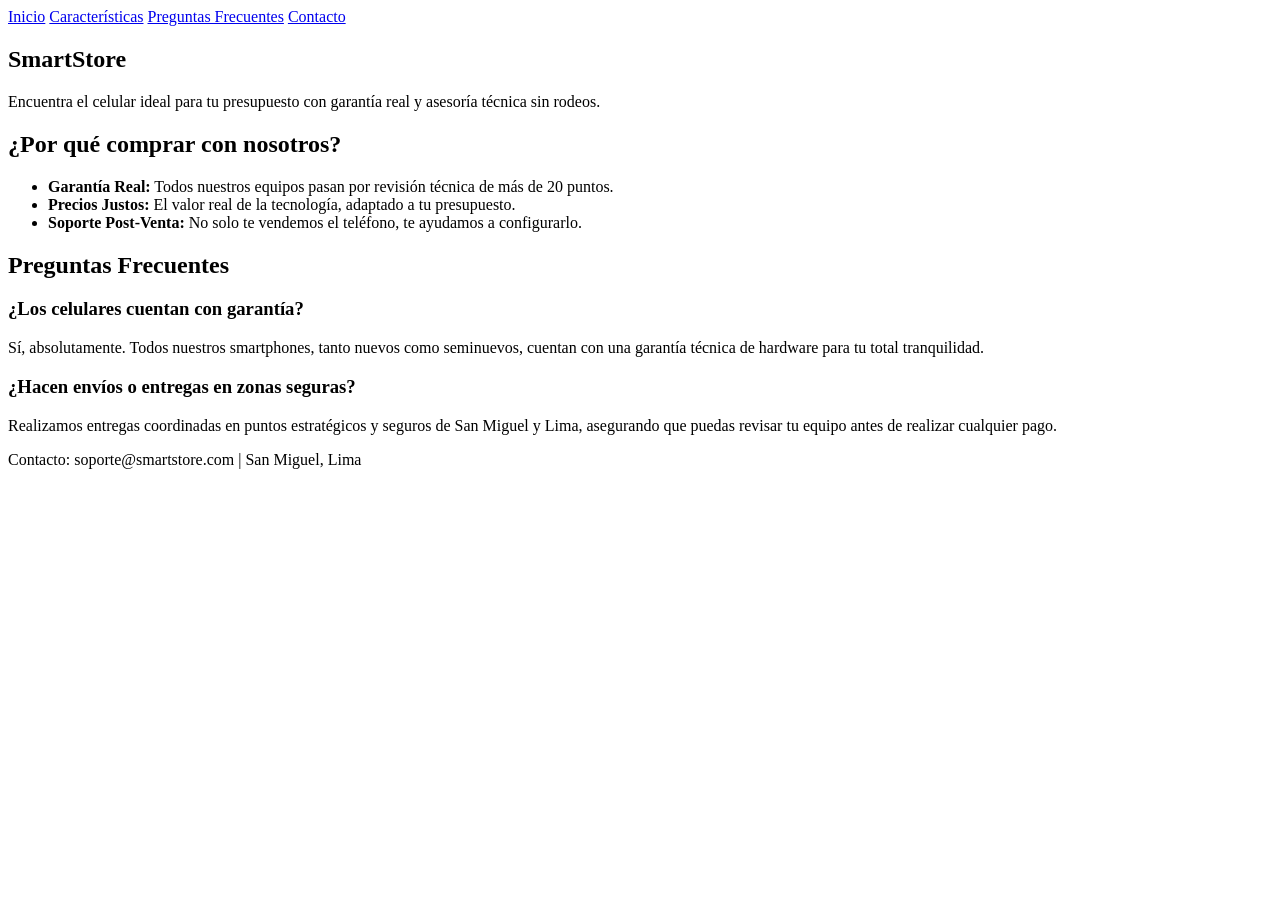
==== index.html @ fcca5091 "feat: implementar estructura semantica y seccion de preguntas frecuentes" ====
<!doctype html>
<html lang="es">
  <head>
    <meta charset="UTF-8" />
    <meta name="viewport" content="width=device-width, initial-scale=1.0" />
    <title>SmartStore - Venta de Celulares con Garantía</title>

    <link rel="icon" type="image/png" href="img/favicon.png" />

    <link rel="stylesheet" href="css/styles.css" />
  </head>
  <body>
    <header>
      <nav>
        <a href="#hero">Inicio</a>
        <a href="#caracteristicas">Características</a>
        <a href="#faq">Preguntas Frecuentes</a>
        <a href="#contacto">Contacto</a>
      </nav>
    </header>

    <main>
      <section id="hero">
        <h1>SmartStore</h1>
        <p>
          Encuentra el celular ideal para tu presupuesto con garantía real y
          asesoría técnica sin rodeos.
        </p>
      </section>

      <section id="caracteristicas">
        <h2>¿Por qué comprar con nosotros?</h2>
        <ul>
          <li>
            <strong>Garantía Real:</strong> Todos nuestros equipos pasan por
            revisión técnica de más de 20 puntos.
          </li>
          <li>
            <strong>Precios Justos:</strong> El valor real de la tecnología,
            adaptado a tu presupuesto.
          </li>
          <li>
            <strong>Soporte Post-Venta:</strong> No solo te vendemos el
            teléfono, te ayudamos a configurarlo.
          </li>
        </ul>
      </section>

      <section id="faq">
        <h2>Preguntas Frecuentes</h2>

        <div class="faq-item">
          <h3>¿Los celulares cuentan con garantía?</h3>
          <p>
            Sí, absolutamente. Todos nuestros smartphones, tanto nuevos como
            seminuevos, cuentan con una garantía técnica de hardware para tu
            total tranquilidad.
          </p>
        </div>

        <div class="faq-item">
          <h3>¿Hacen envíos o entregas en zonas seguras?</h3>
          <p>
            Realizamos entregas coordinadas en puntos estratégicos y seguros de
            San Miguel y Lima, asegurando que puedas revisar tu equipo antes de
            realizar cualquier pago.
          </p>
        </div>
      </section>
    </main>

    <footer id="contacto">
      <p>Contacto: soporte@smartstore.com | San Miguel, Lima</p>
    </footer>
  </body>
</html>
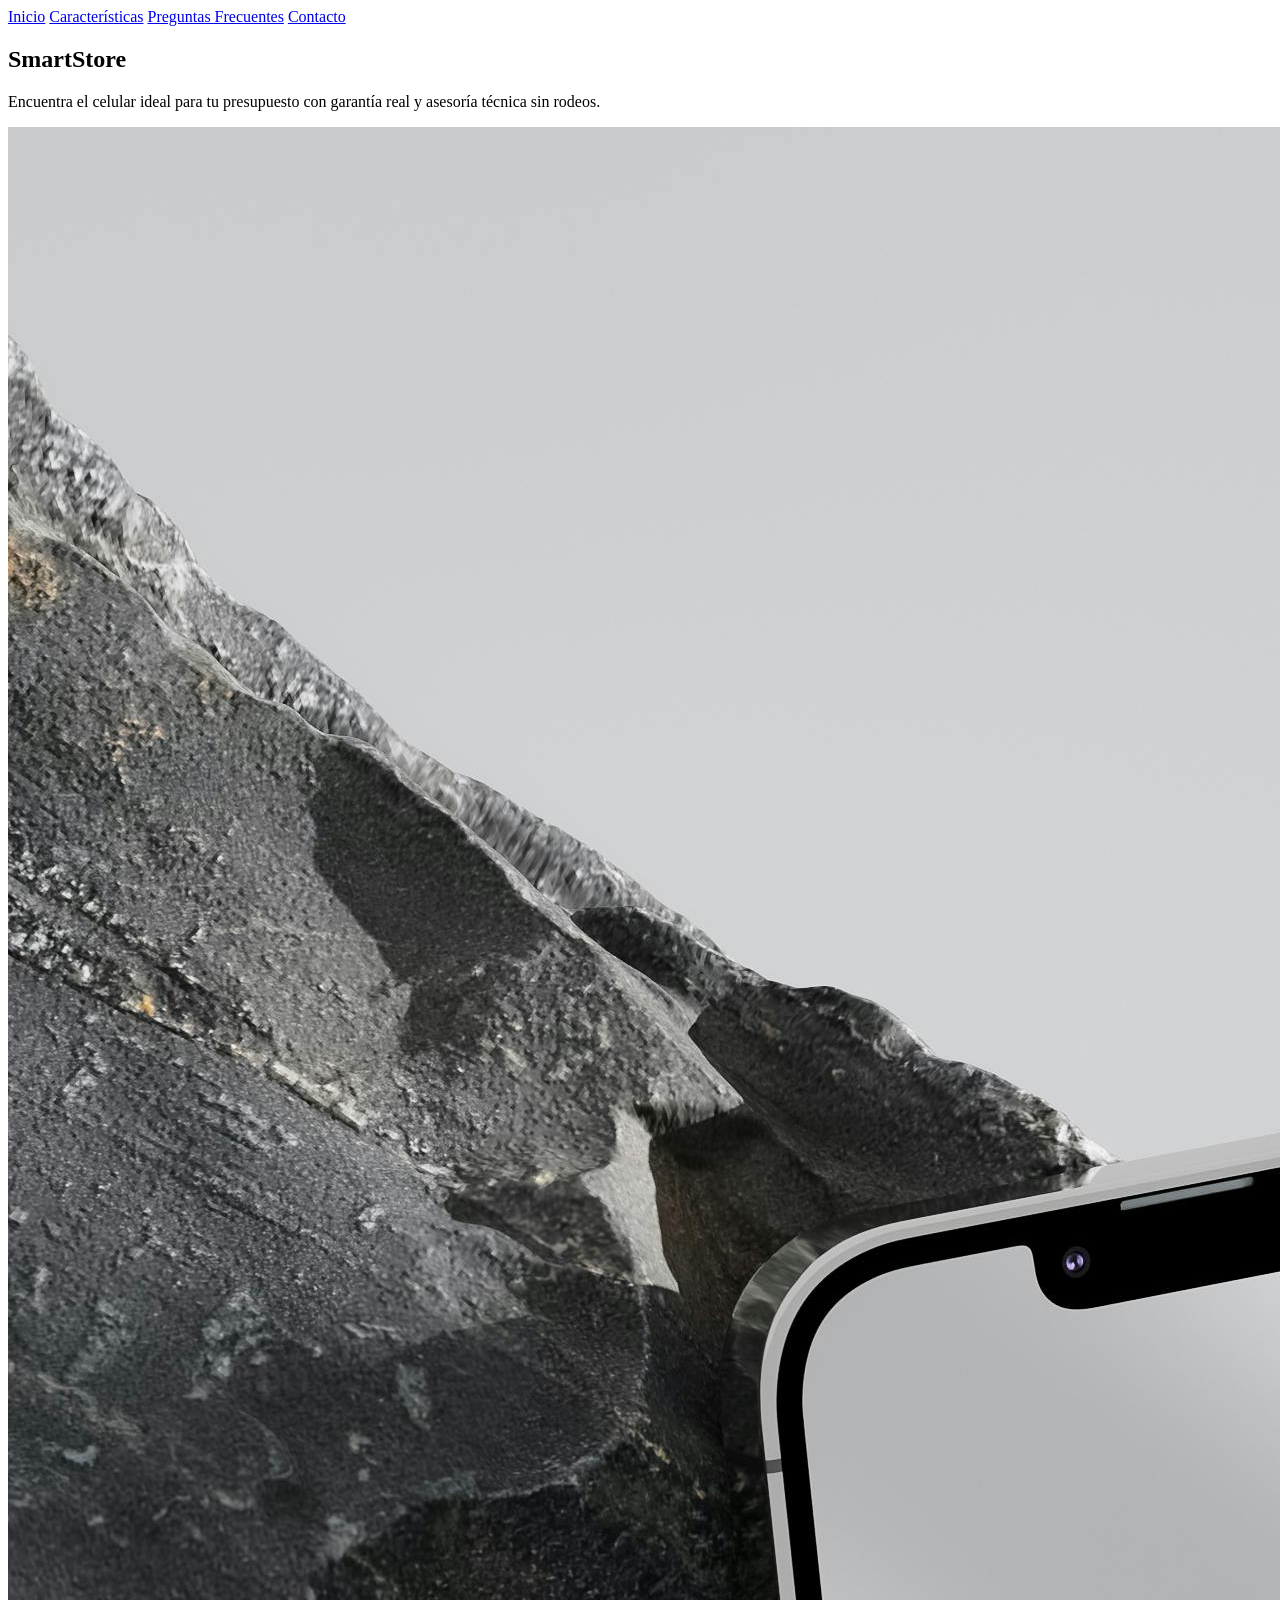
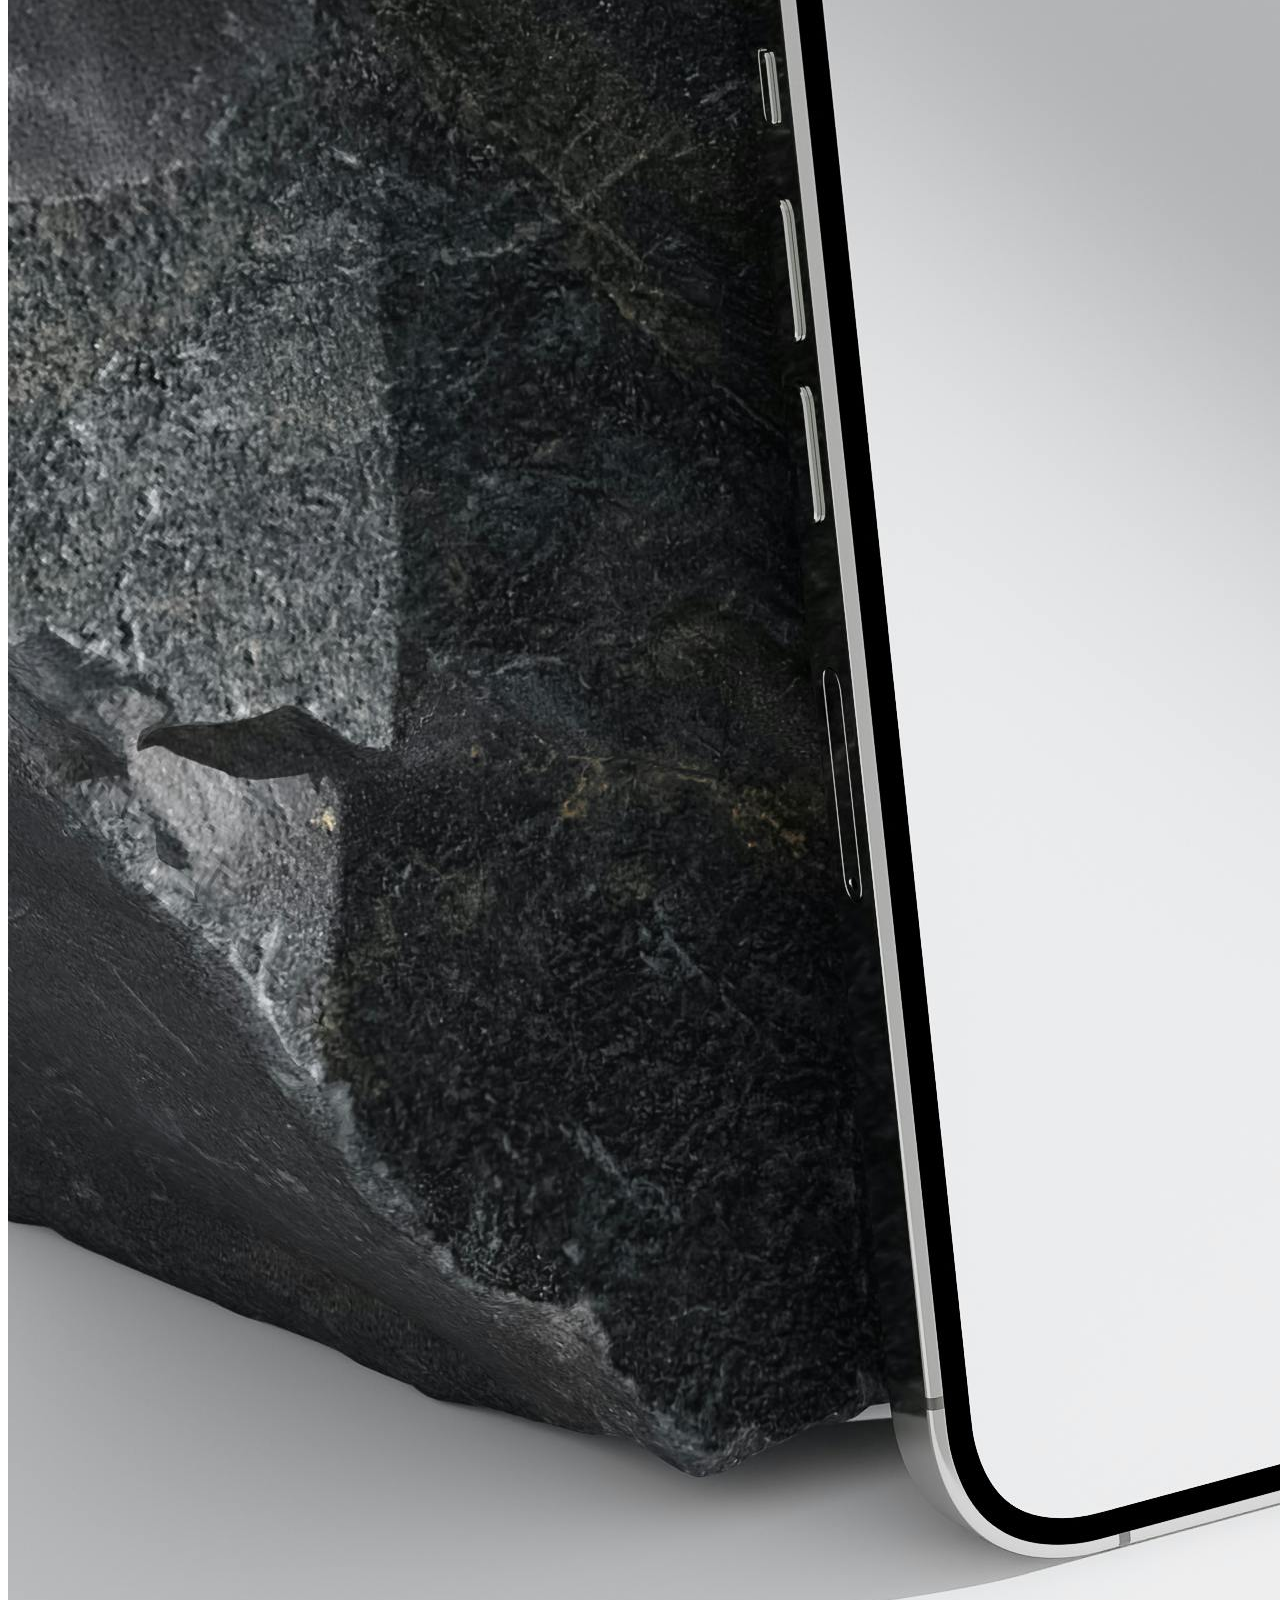
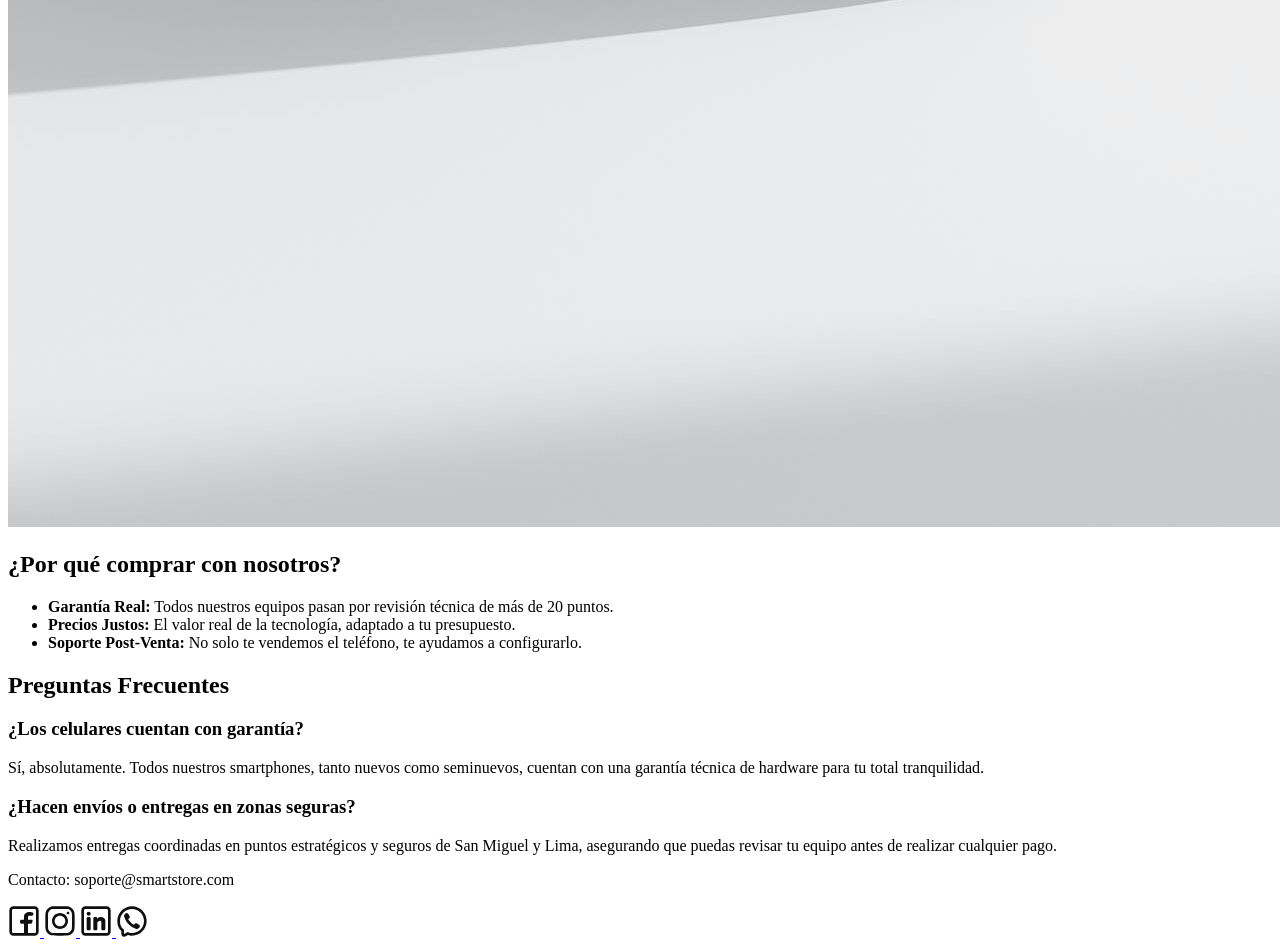
==== commit 8e64afdc: "Actualización de estructura y elementos multimedia" ====
--- a/index.html
+++ b/index.html
@@ -11,7 +11,7 @@
   </head>
   <body>
     <header>
-      <nav>
+      <nav aria-label="Navegación principal">
         <a href="#hero">Inicio</a>
         <a href="#caracteristicas">Características</a>
         <a href="#faq">Preguntas Frecuentes</a>
@@ -26,6 +26,10 @@
           Encuentra el celular ideal para tu presupuesto con garantía real y
           asesoría técnica sin rodeos.
         </p>
+        <img
+          src="img/hero.jpg"
+          alt="Smartphone de alta gama apoyado sobre una roca oscura en un entorno minimalista"
+        />
       </section>
 
       <section id="caracteristicas">
@@ -69,8 +73,26 @@
       </section>
     </main>
 
-    <footer id="contacto">
-      <p>Contacto: soporte@smartstore.com | San Miguel, Lima</p>
+    <footer>
+      <p>Contacto: soporte@smartstore.com</p>
+
+      <a href="https://facebook.com" aria-label="Síguenos en Facebook">
+        <img src="img/facebook.svg" alt="" width="32" height="32" />
+      </a>
+
+      <a href="https://instagram.com" aria-label="Síguenos en Instagram">
+        <img src="img/instagram.svg" alt="" width="32" height="32" />
+      </a>
+
+      <a href="https://linkedin.com" aria-label="Síguenos en LinkedIn">
+        <img src="img/linkedin.svg" alt="" width="32" height="32" />
+      </a>
+      <a
+        href="https://wa.me/902598634"
+        aria-label="Escríbenos por WhatsApp para consultas de ventas"
+      >
+        <img src="img/whatsapp.svg" alt="" width="32" height="32" />
+      </a>
     </footer>
   </body>
 </html>
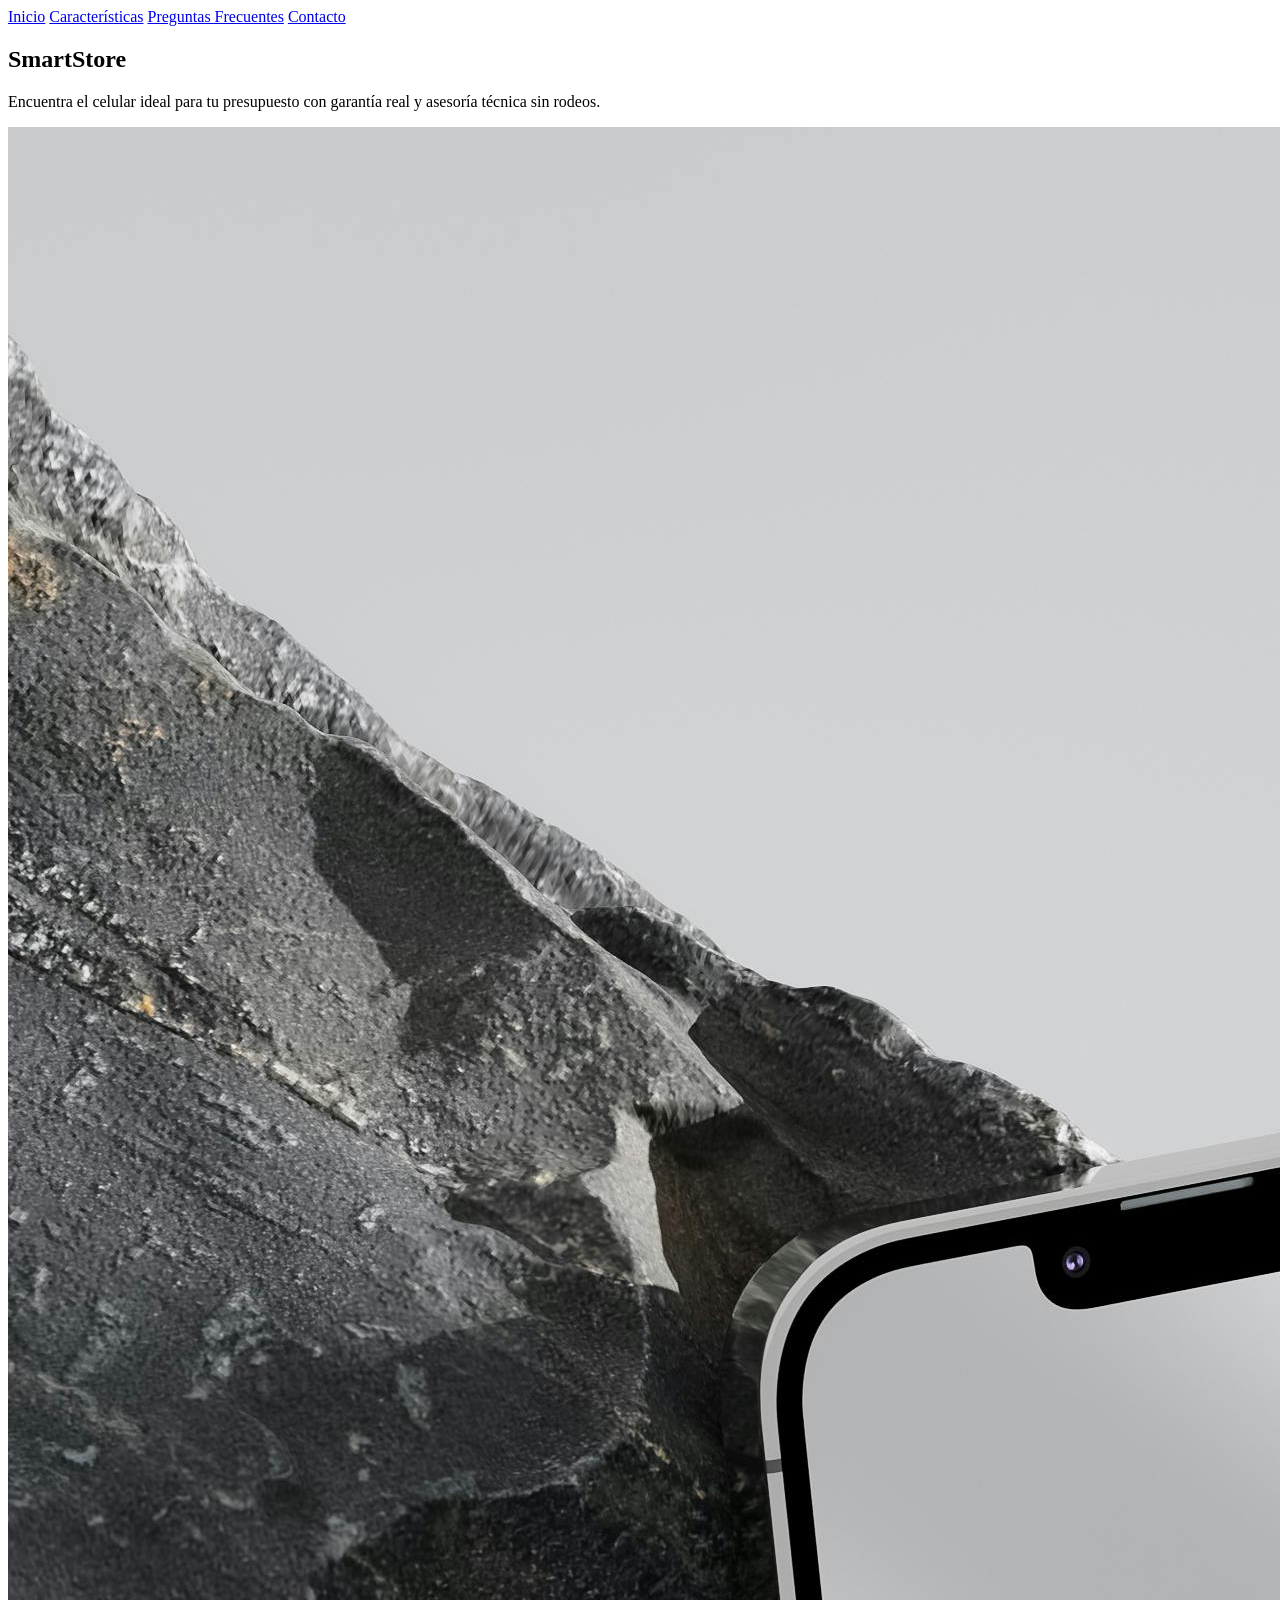
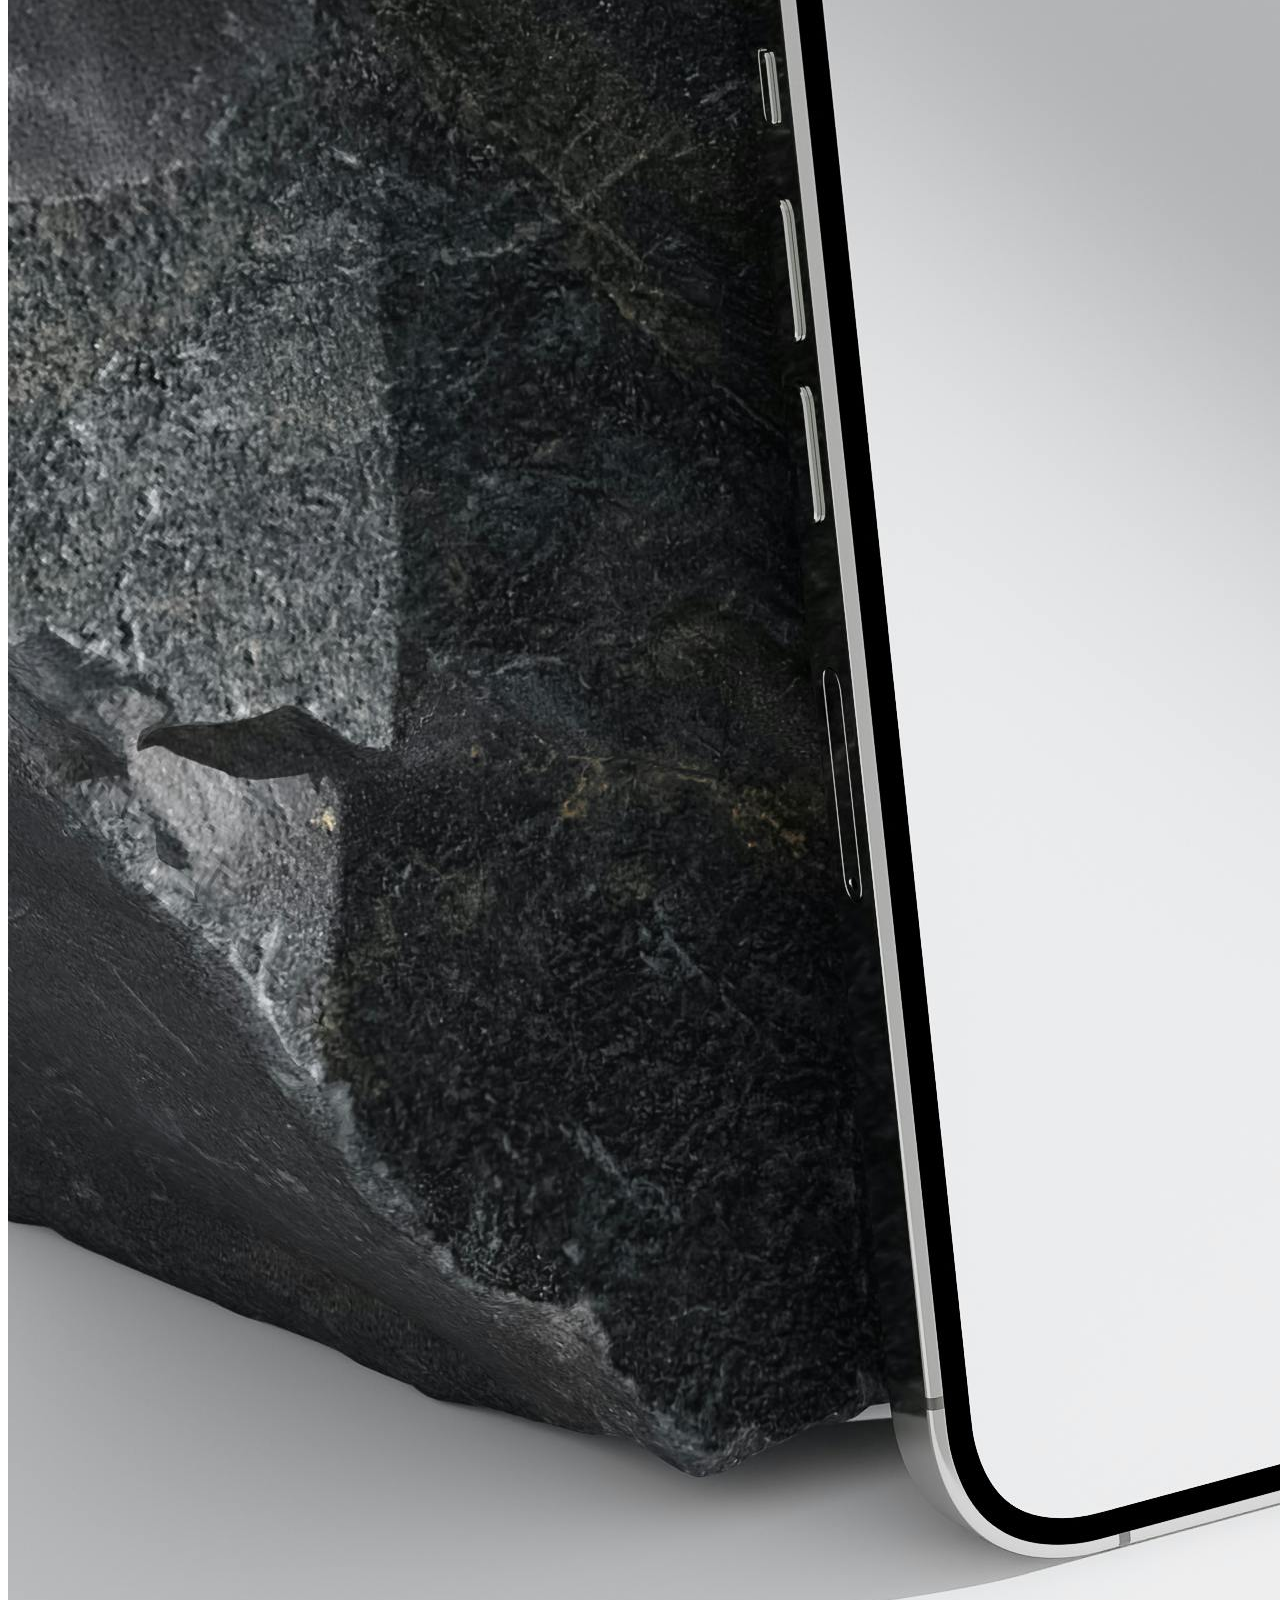
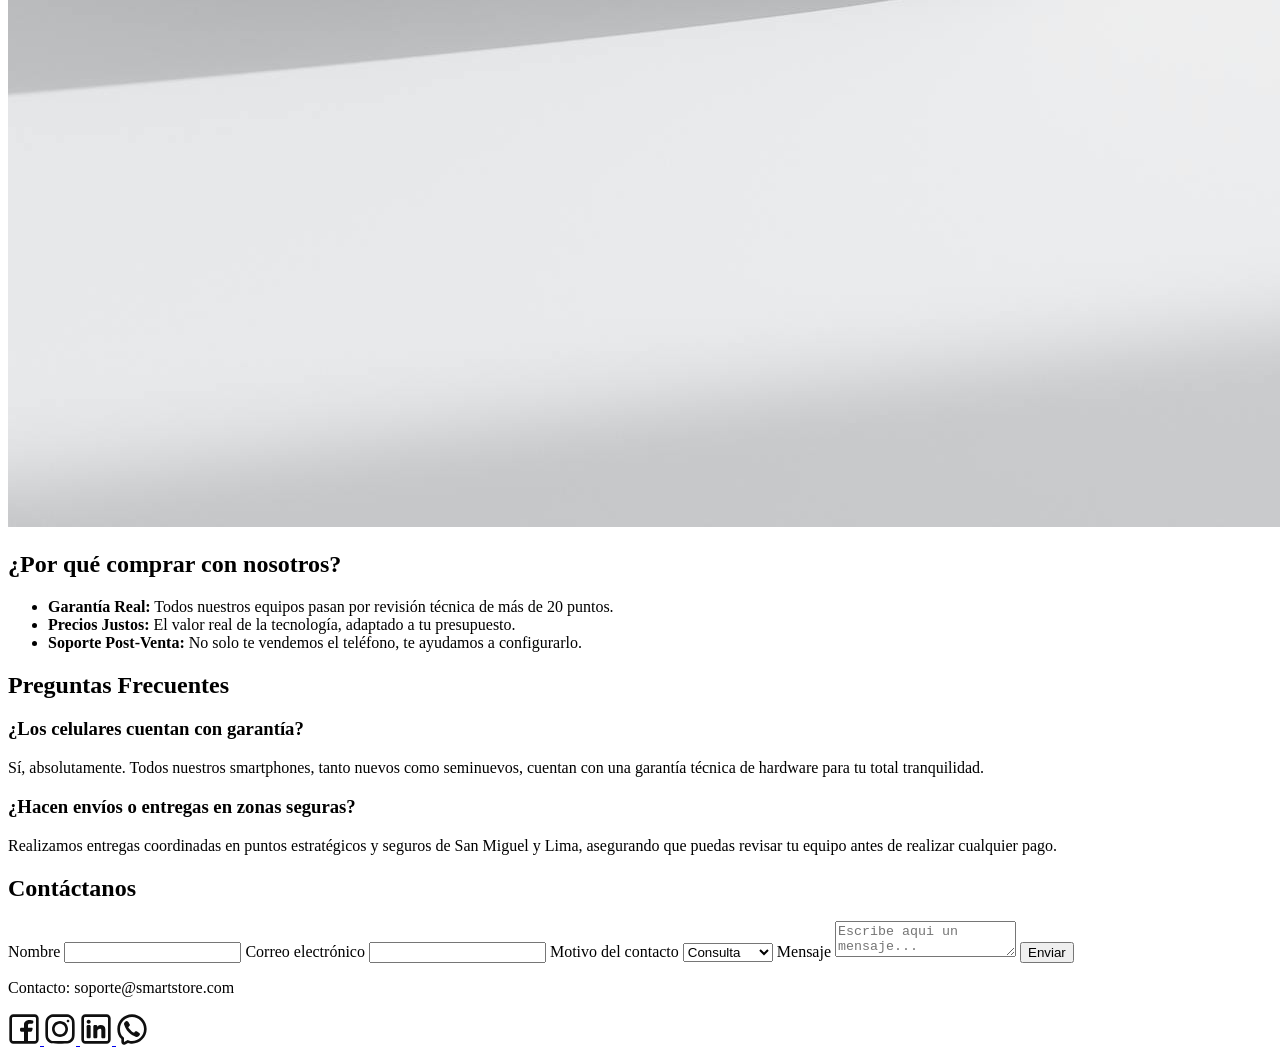
==== commit 010d8750: "Implementación de formulario de contacto y estructura de navegación" ====
--- a/index.html
+++ b/index.html
@@ -71,6 +71,34 @@
           </p>
         </div>
       </section>
+
+      <section id="contacto">
+        <h2>Contáctanos</h2>
+        <form>
+          <label for="nombre">Nombre</label>
+          <input type="text" id="nombre" name="nombre" required />
+
+          <label for="email">Correo electrónico</label>
+          <input type="email" id="email" name="email" required />
+
+          <label for="motivo">Motivo del contacto</label>
+          <select id="motivo" name="motivo">
+            <option value="consulta">Consulta</option>
+            <option value="reclamo">Reclamo</option>
+            <option value="sugerencia">Sugerencia</option>
+          </select>
+
+          <label for="mensaje">Mensaje</label>
+          <textarea
+            id="mensaje"
+            name="mensaje"
+            placeholder="Escribe aqui un mensaje..."
+            required
+          ></textarea>
+
+          <button type="submit">Enviar</button>
+        </form>
+      </section>
     </main>
 
     <footer>
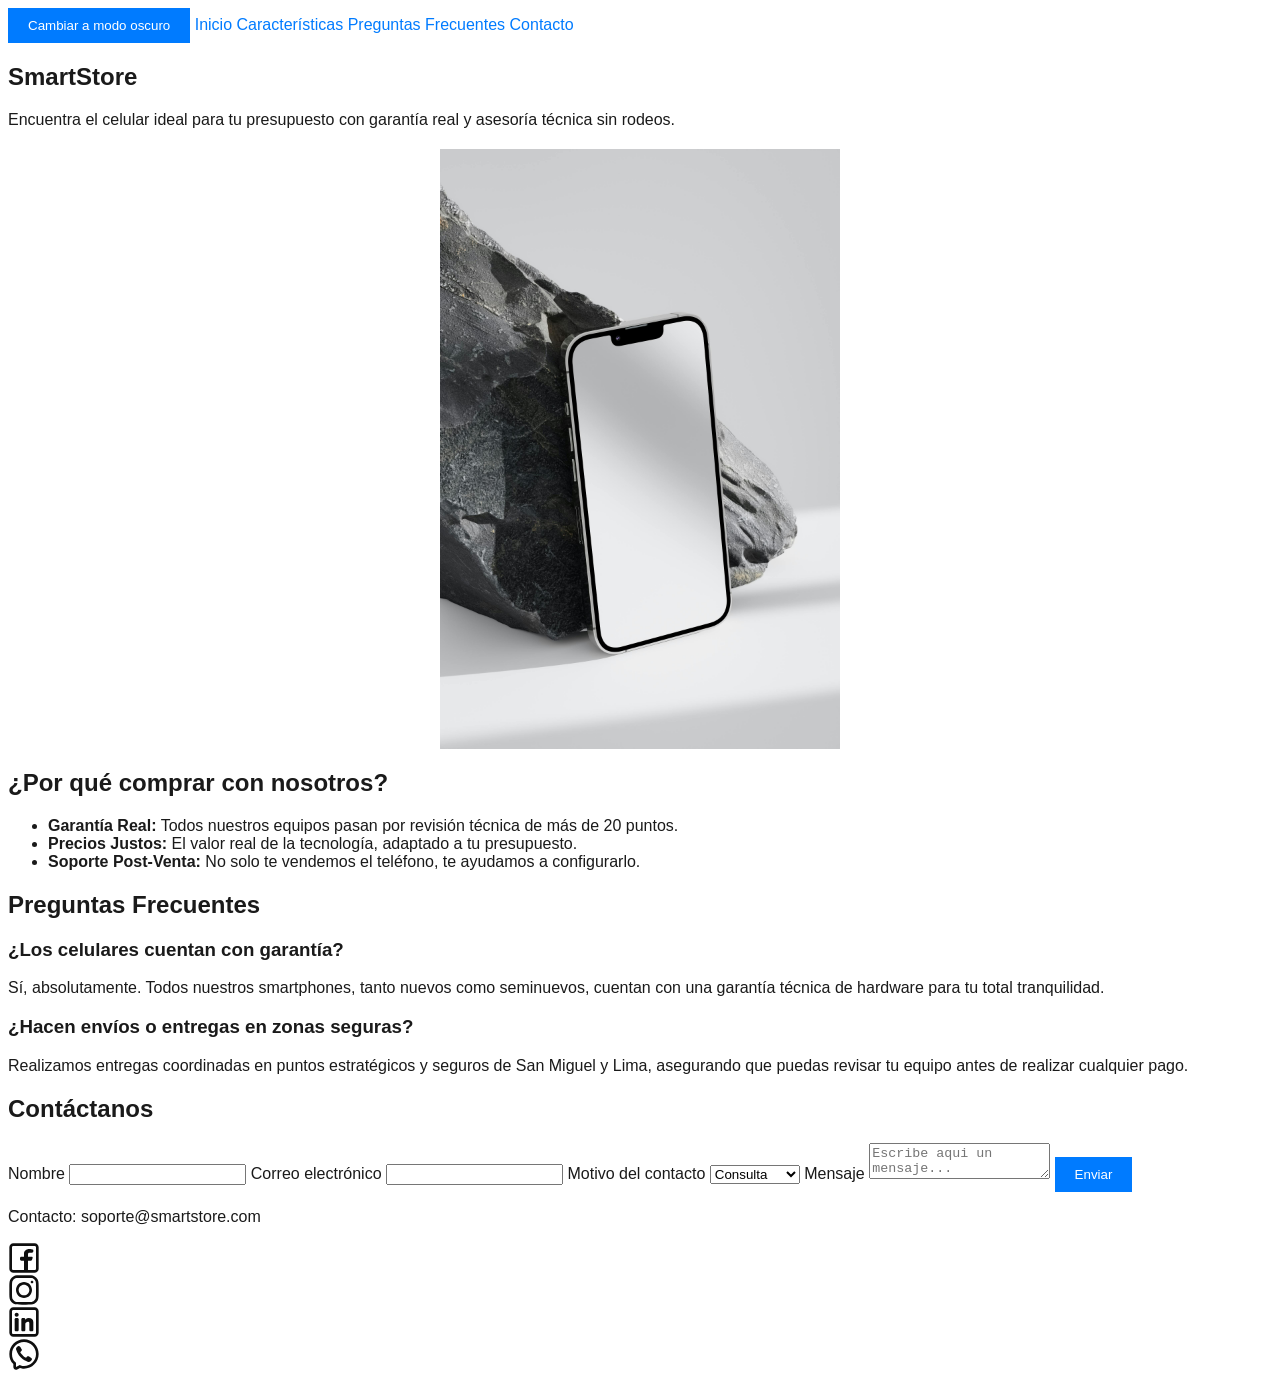
==== commit 0e8b0800: "Actualizar proyecto con estructura, estilos e interactividad" ====
--- a/index.html
+++ b/index.html
@@ -12,6 +12,7 @@
   <body>
     <header>
       <nav aria-label="Navegación principal">
+        <button id="btn-modo">Cambiar a modo oscuro</button>
         <a href="#hero">Inicio</a>
         <a href="#caracteristicas">Características</a>
         <a href="#faq">Preguntas Frecuentes</a>
@@ -122,5 +123,7 @@
         <img src="img/whatsapp.svg" alt="" width="32" height="32" />
       </a>
     </footer>
+    
+    <script src="js/script.js"></script>
   </body>
 </html>
--- a/css/styles.css
+++ b/css/styles.css
@@ -0,0 +1,67 @@
+:root {
+  /* Colores base */
+  --bg-color: #ffffff;
+  --text-color: #1a1a1a;
+  --primary-color: #007bff;
+}
+
+body {
+  background-color: var(--bg-color);
+  color: var(--text-color);
+  font-family: sans-serif;
+  transition:
+    background-color 0.3s,
+    color 0.3s;
+}
+
+/* Ajuste para imágenes */
+img {
+  max-width: 100%;
+  height: auto;
+  display: block;
+}
+
+#hero img {
+  width: 400px;
+  margin: 20px auto;
+}
+
+/* Resaltar enlaces al pasar el mouse */
+a {
+  color: var(--primary-color);
+  text-decoration: none;
+  transition: color 0.2s;
+}
+
+a:hover {
+  color: #0056b3;
+  text-decoration: underline;
+}
+
+/* Transición en botones */
+button {
+  background-color: var(--primary-color);
+  color: white;
+  border: none;
+  padding: 10px 20px;
+  cursor: pointer;
+  transition:
+    transform 0.2s,
+    background-color 0.2s;
+}
+
+button:hover {
+  background-color: #0056b3;
+  transform: scale(1.05);
+}
+
+/* Dark Mode */
+body.dark-mode {
+  --bg-color: #1a1a1a;
+  --text-color: #f4f4f4;
+}
+
+body.dark-mode {
+  background-color: var(--bg-color);
+  color: var(--text-color);
+}
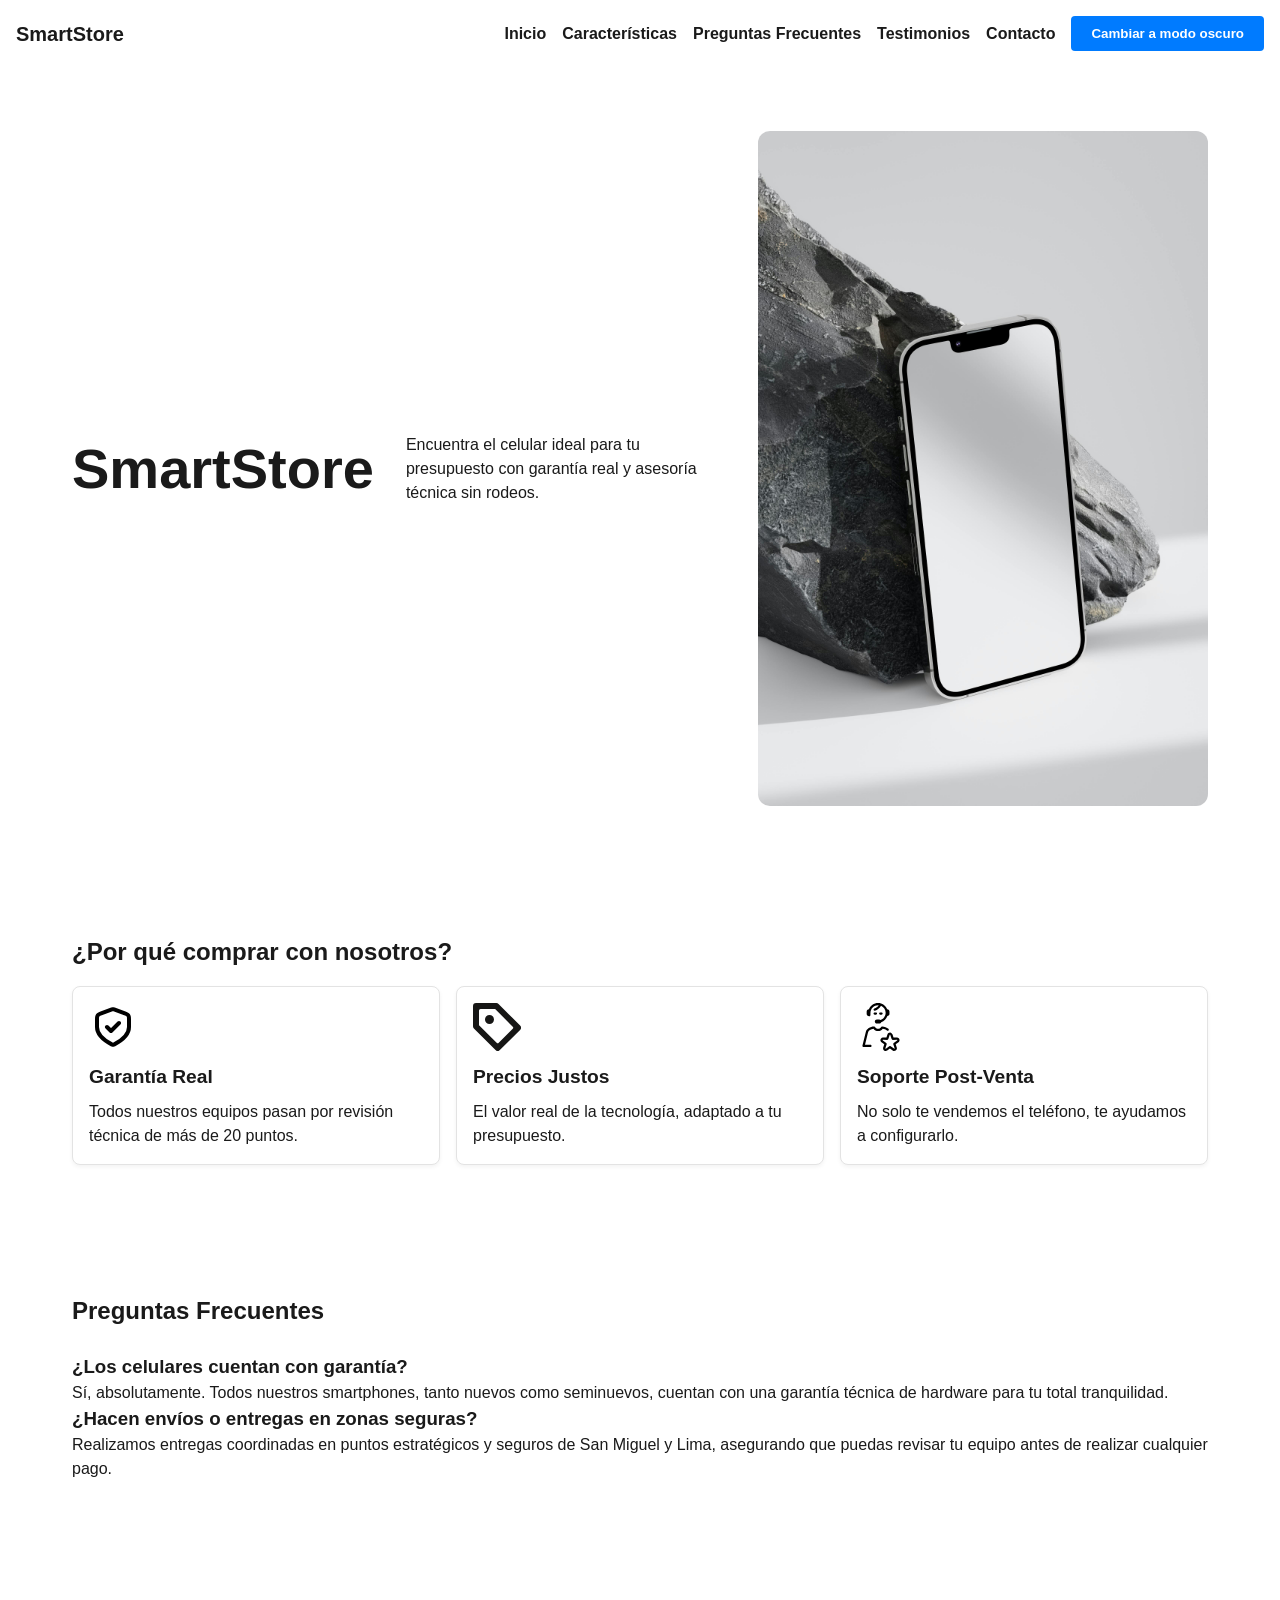
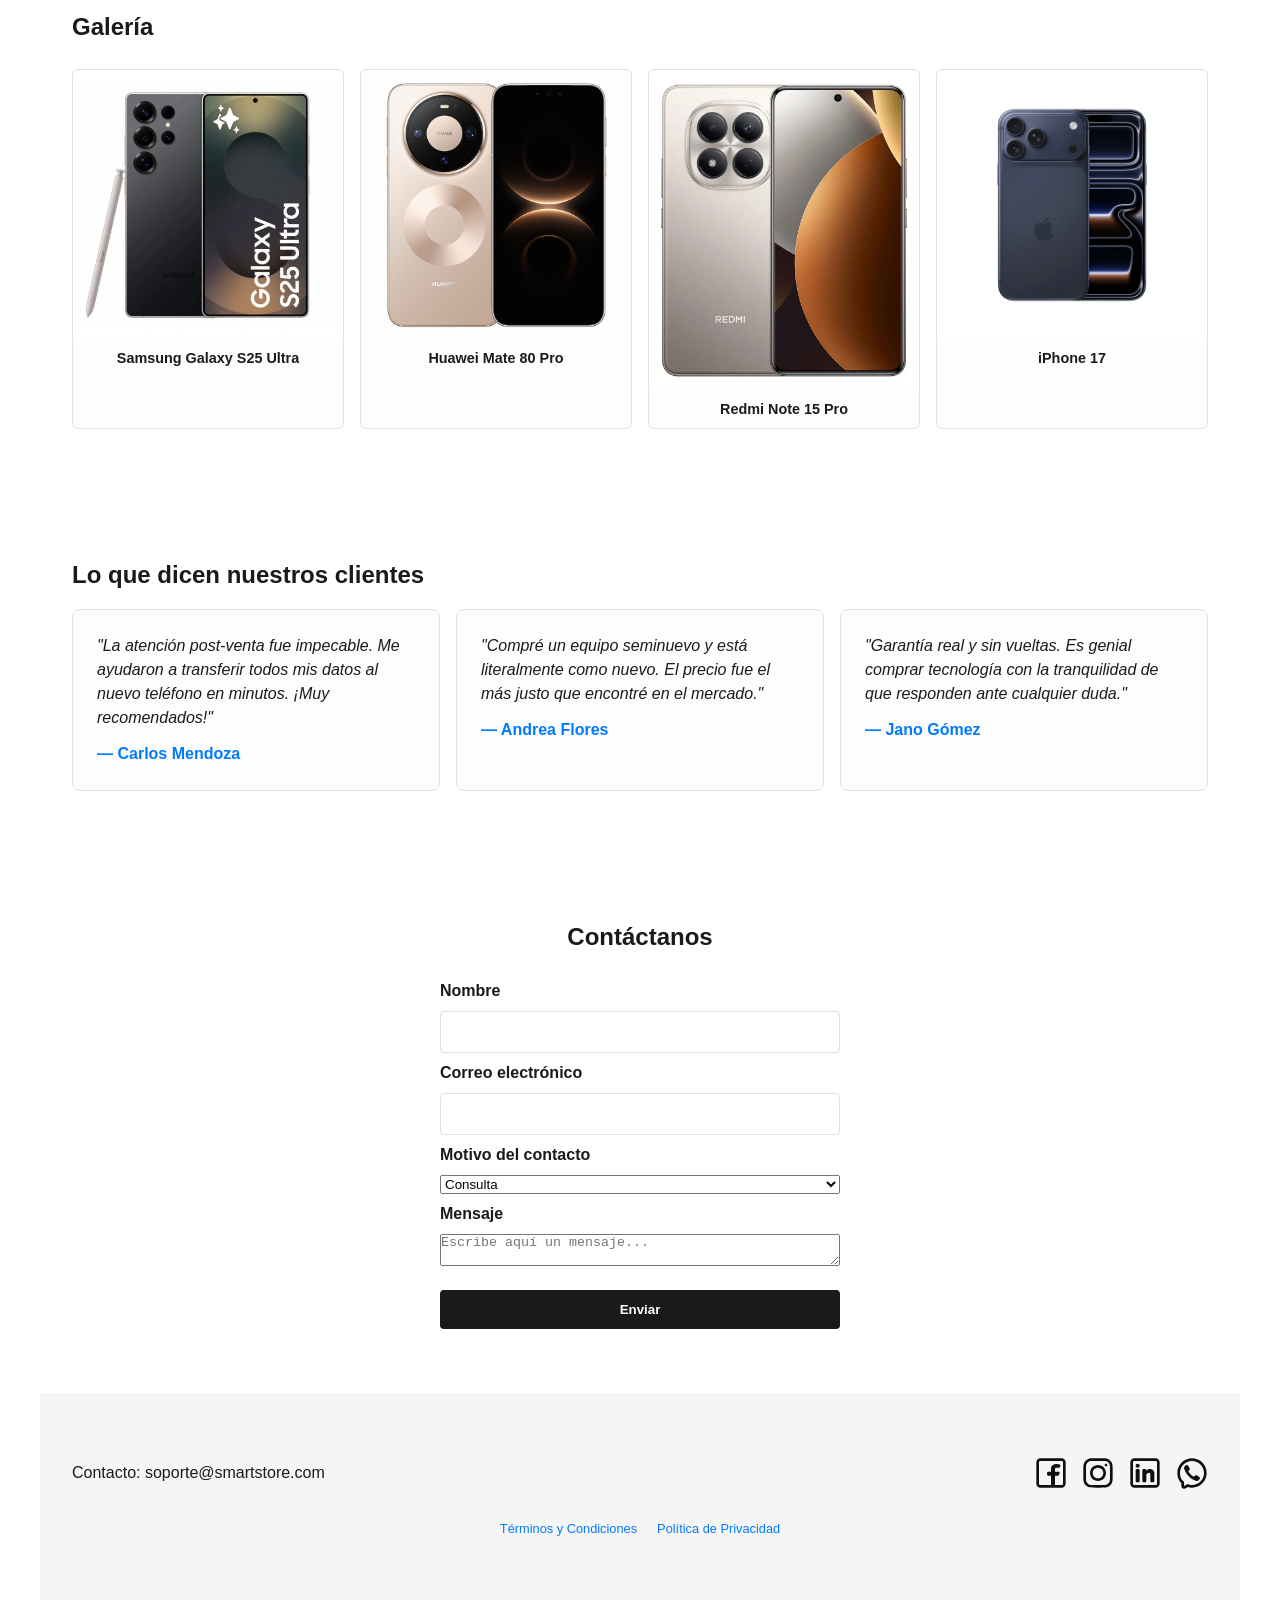
==== commit e32ccb63: "feat(lab2): reestructurar maquetación semántica y optimizar grilla responsiva con flexbox - Actualiz" ====
--- a/index.html
+++ b/index.html
@@ -12,11 +12,12 @@
   <body>
     <header>
       <nav aria-label="Navegación principal">
-        <button id="btn-modo">Cambiar a modo oscuro</button>
+        <a href="#hero" class="logo">SmartStore</a>
         <a href="#hero">Inicio</a>
         <a href="#caracteristicas">Características</a>
         <a href="#faq">Preguntas Frecuentes</a>
-        <a href="#contacto">Contacto</a>
+        <a href="#testimonios">Testimonios</a> <a href="#contacto">Contacto</a>
+        <button id="btn-modo">Cambiar a modo oscuro</button>
       </nav>
     </header>
 
@@ -35,20 +36,28 @@
 
       <section id="caracteristicas">
         <h2>¿Por qué comprar con nosotros?</h2>
-        <ul>
-          <li>
-            <strong>Garantía Real:</strong> Todos nuestros equipos pasan por
-            revisión técnica de más de 20 puntos.
-          </li>
-          <li>
-            <strong>Precios Justos:</strong> El valor real de la tecnología,
-            adaptado a tu presupuesto.
-          </li>
-          <li>
-            <strong>Soporte Post-Venta:</strong> No solo te vendemos el
-            teléfono, te ayudamos a configurarlo.
-          </li>
-        </ul>
+        <div class="cards">
+          <article class="card">
+            <img src="img/icono-1.svg" alt="" width="48" height="48" />
+            <h3>Garantía Real</h3>
+            <p>
+              Todos nuestros equipos pasan por revisión técnica de más de 20
+              puntos.
+            </p>
+          </article>
+
+          <article class="card">
+            <img src="img/icono-2.svg" alt="" width="48" height="48" />
+            <h3>Precios Justos</h3>
+            <p>El valor real de la tecnología, adaptado a tu presupuesto.</p>
+          </article>
+
+          <article class="card">
+            <img src="img/icono-3.svg" alt="" width="48" height="48" />
+            <h3>Soporte Post-Venta</h3>
+            <p>No solo te vendemos el teléfono, te ayudamos a configurarlo.</p>
+          </article>
+        </div>
       </section>
 
       <section id="faq">
@@ -73,6 +82,66 @@
         </div>
       </section>
 
+      <section id="galeria">
+        <h2>Galería</h2>
+        <div class="galeria">
+          <figure>
+            <img
+              src="img/g1.jpg"
+              alt="Vista 1 del producto - Samsung Galaxy S25 Ultra"
+            />
+            <figcaption>Samsung Galaxy S25 Ultra</figcaption>
+          </figure>
+          <figure>
+            <img
+              src="img/g2.jpg"
+              alt="Vista 2 del producto - Huawei Mate 80 Pro"
+            />
+            <figcaption>Huawei Mate 80 Pro</figcaption>
+          </figure>
+          <figure>
+            <img
+              src="img/g3.jpg"
+              alt="Vista 3 del producto - Redmi Note 15 Pro"
+            />
+            <figcaption>Redmi Note 15 Pro</figcaption>
+          </figure>
+          <figure>
+            <img src="img/g4.jpg" alt="Vista 4 del producto - iPhone 17" />
+            <figcaption>iPhone 17</figcaption>
+          </figure>
+        </div>
+      </section>
+
+      <section id="testimonios">
+        <h2>Lo que dicen nuestros clientes</h2>
+        <div class="testimonios-container">
+          <article class="testimonio-card">
+            <p class="comentario">
+              "La atención post-venta fue impecable. Me ayudaron a transferir
+              todos mis datos al nuevo teléfono en minutos. ¡Muy recomendados!"
+            </p>
+            <h4 class="autor">— Carlos Mendoza</h4>
+          </article>
+
+          <article class="testimonio-card">
+            <p class="comentario">
+              "Compré un equipo seminuevo y está literalmente como nuevo. El
+              precio fue el más justo que encontré en el mercado."
+            </p>
+            <h4 class="autor">— Andrea Flores</h4>
+          </article>
+
+          <article class="testimonio-card">
+            <p class="comentario">
+              "Garantía real y sin vueltas. Es genial comprar tecnología con la
+              tranquilidad de que responden ante cualquier duda."
+            </p>
+            <h4 class="autor">— Jano Gómez</h4>
+          </article>
+        </div>
+      </section>
+
       <section id="contacto">
         <h2>Contáctanos</h2>
         <form>
@@ -93,7 +162,7 @@
           <textarea
             id="mensaje"
             name="mensaje"
-            placeholder="Escribe aqui un mensaje..."
+            placeholder="Escribe aquí un mensaje..."
             required
           ></textarea>
 
@@ -103,27 +172,41 @@
     </main>
 
     <footer>
-      <p>Contacto: soporte@smartstore.com</p>
-
-      <a href="https://facebook.com" aria-label="Síguenos en Facebook">
-        <img src="img/facebook.svg" alt="" width="32" height="32" />
-      </a>
-
-      <a href="https://instagram.com" aria-label="Síguenos en Instagram">
-        <img src="img/instagram.svg" alt="" width="32" height="32" />
-      </a>
-
-      <a href="https://linkedin.com" aria-label="Síguenos en LinkedIn">
-        <img src="img/linkedin.svg" alt="" width="32" height="32" />
-      </a>
-      <a
-        href="https://wa.me/902598634"
-        aria-label="Escríbenos por WhatsApp para consultas de ventas"
-      >
-        <img src="img/whatsapp.svg" alt="" width="32" height="32" />
-      </a>
+      <div class="footer-top">
+        <p>Contacto: soporte@smartstore.com</p>
+
+        <div class="social-icons">
+          <a href="https://facebook.com" aria-label="Síguenos en Facebook">
+            <img src="img/facebook.svg" alt="Facebook" width="32" height="32" />
+          </a>
+
+          <a href="https://instagram.com" aria-label="Síguenos en Instagram">
+            <img
+              src="img/instagram.svg"
+              alt="Instagram"
+              width="32"
+              height="32"
+            />
+          </a>
+
+          <a href="https://linkedin.com" aria-label="Síguenos en LinkedIn">
+            <img src="img/linkedin.svg" alt="LinkedIn" width="32" height="32" />
+          </a>
+          <a
+            href="https://wa.me/51902598634"
+            aria-label="Escríbenos por WhatsApp para consultas de ventas"
+          >
+            <img src="img/whatsapp.svg" alt="WhatsApp" width="32" height="32" />
+          </a>
+        </div>
+      </div>
+
+      <div class="footer-bottom">
+        <a href="#">Términos y Condiciones</a>
+        <a href="#">Política de Privacidad</a>
+      </div>
     </footer>
-    
+
     <script src="js/script.js"></script>
   </body>
 </html>
--- a/css/styles.css
+++ b/css/styles.css
@@ -1,5 +1,13 @@
+/* ==========================================================================
+   1. ESTILOS BASE Y VARIABLES
+   ========================================================================== */
+* {
+  margin: 0;
+  padding: 0;
+  box-sizing: border-box;
+}
+
 :root {
-  /* Colores base */
   --bg-color: #ffffff;
   --text-color: #1a1a1a;
   --primary-color: #007bff;
@@ -9,24 +17,18 @@
   background-color: var(--bg-color);
   color: var(--text-color);
   font-family: sans-serif;
+  line-height: 1.5;
   transition:
     background-color 0.3s,
     color 0.3s;
 }
 
-/* Ajuste para imágenes */
 img {
   max-width: 100%;
   height: auto;
   display: block;
 }
 
-#hero img {
-  width: 400px;
-  margin: 20px auto;
-}
-
-/* Resaltar enlaces al pasar el mouse */
 a {
   color: var(--primary-color);
   text-decoration: none;
@@ -38,30 +40,343 @@
   text-decoration: underline;
 }
 
-/* Transición en botones */
-button {
+/* ==========================================================================
+     2. COMPONENTES GLOBALES (BOTONES Y MICROINTERACCIONES)
+     ========================================================================== */
+button,
+#contacto button {
   background-color: var(--primary-color);
   color: white;
   border: none;
   padding: 10px 20px;
   cursor: pointer;
-  transition:
-    transform 0.2s,
-    background-color 0.2s;
-}
-
-button:hover {
+  font-weight: 600;
+  border-radius: 4px;
+  transition:
+    transform 0.2s ease,
+    background-color 0.2s ease,
+    box-shadow 0.2s ease;
+}
+
+button:hover,
+#contacto button:hover {
   background-color: #0056b3;
-  transform: scale(1.05);
-}
-
-/* Dark Mode */
+  transform: translateY(-2px) scale(1.02);
+  box-shadow: 0 4px 8px rgba(0, 0, 0, 0.15);
+}
+
+/* ==========================================================================
+     3. ESTRUCTURA LAYOUT (MOBILE FIRST)
+     ========================================================================== */
+
+/* Header & Nav */
+header nav {
+  display: flex;
+  gap: 16px;
+  justify-content: stretch;
+  align-items: center;
+  padding: 16px;
+}
+
+header nav a {
+  color: var(--text-color);
+  font-weight: 700;
+}
+
+header nav .logo {
+  flex-grow: 1;
+  font-size: 1.25rem;
+}
+
+/* Hero */
+#hero {
+  display: flex;
+  flex-direction: column;
+  align-items: center;
+  gap: 32px;
+  padding: 32px;
+  text-align: center;
+}
+
+#hero img {
+  transition:
+    transform 0.3s ease,
+    box-shadow 0.3s ease;
+}
+
+#hero img:hover {
+  transform: scale(1.03);
+  box-shadow: 0 12px 24px rgba(0, 0, 0, 0.12);
+}
+
+/* Características */
+#caracteristicas {
+  padding: 32px;
+}
+
+#caracteristicas .cards {
+  display: flex;
+  flex-wrap: wrap;
+  gap: 16px;
+  margin-top: 16px;
+}
+
+#caracteristicas .card {
+  flex-grow: 1;
+  flex-basis: 280px;
+  background-color: #fff;
+  padding: 16px;
+  border-radius: 8px;
+  border: 1px solid #e3e3e3;
+  box-shadow: 0 2px 4px rgba(0, 0, 0, 0.05);
+  transition:
+    transform 0.2s ease,
+    box-shadow 0.2s ease;
+}
+
+#caracteristicas .card img {
+  margin-bottom: 12px;
+}
+
+#caracteristicas .card h3 {
+  margin-bottom: 8px;
+  font-size: 1.2rem;
+}
+
+#caracteristicas .card:hover {
+  transform: translateY(-4px);
+  box-shadow: 0 8px 16px rgba(0, 0, 0, 0.1);
+}
+
+/* Galería */
+#galeria {
+  padding: 32px;
+}
+
+.galeria {
+  display: flex;
+  flex-wrap: wrap;
+  gap: 16px;
+  margin-top: 16px;
+}
+
+.galeria figure {
+  display: flex;
+  flex-direction: column;
+  flex-grow: 1;
+  margin: 0;
+  background: #fdfdfd;
+  border-radius: 6px;
+  overflow: hidden;
+  border: 1px solid #e0e0e0;
+}
+
+.galeria img {
+  object-fit: cover;
+}
+
+.galeria figcaption {
+  padding: 8px;
+  font-size: 0.9rem;
+  font-weight: 600;
+  text-align: center;
+  color: var(--text-color);
+}
+
+/* Testimonios */
+#testimonios {
+  padding: 32px;
+}
+
+.testimonios-container {
+  display: flex;
+  flex-wrap: wrap;
+  gap: 16px;
+  margin-top: 16px;
+}
+
+.testimonio-card {
+  flex-basis: 280px;
+  flex-grow: 1;
+  padding: 24px;
+  border: 1px solid #e0e0e0;
+  border-radius: 8px;
+  background-color: #fdfdfd;
+  font-style: italic;
+  transition:
+    transform 0.2s ease,
+    box-shadow 0.2s ease;
+}
+
+.testimonio-card .autor {
+  margin-top: 12px;
+  font-weight: 700;
+  font-style: normal;
+  color: var(--primary-color);
+}
+
+.testimonio-card:hover {
+  transform: translateY(-4px);
+  box-shadow: 0 6px 12px rgba(0, 0, 0, 0.05);
+}
+
+/* Contacto */
+#contacto {
+  display: flex;
+  flex-direction: column;
+  align-items: center;
+  padding: 32px;
+}
+
+#contacto form {
+  display: flex;
+  flex-direction: column;
+  gap: 8px;
+  width: 100%;
+  max-width: 400px;
+}
+
+#contacto label {
+  font-weight: 600;
+}
+
+#contacto input {
+  padding: 8px;
+  border: 1px solid #e0e0e0;
+  border-radius: 4px;
+  font: inherit;
+}
+
+#contacto button {
+  margin-top: 16px;
+  padding: 12px;
+  background: #1a1a1a;
+  color: #fff;
+  border: none;
+  border-radius: 4px;
+  font-weight: 600;
+  cursor: pointer;
+}
+
+/* Footer */
+footer {
+  display: flex;
+  justify-content: space-between;
+  flex-direction: column;
+  align-items: center;
+  gap: 20px;
+  padding: 20px;
+  background: #f5f5f5;
+}
+
+footer a {
+  display: inline-flex;
+  align-items: center;
+}
+
+.footer-top {
+  display: flex;
+  justify-content: space-between;
+  align-items: center;
+  width: 100%;
+}
+
+.social-icons {
+  display: flex;
+  gap: 15px;
+}
+
+.footer-bottom {
+  display: flex;
+  justify-content: center;
+  gap: 20px;
+  width: 100%;
+  margin-top: 10px;
+  font-size: 0.8rem;
+}
+
+/* ==========================================================================
+     4. MODOS VISUALES (DARK MODE)
+     ========================================================================== */
 body.dark-mode {
   --bg-color: #1a1a1a;
   --text-color: #f4f4f4;
-}
-
-body.dark-mode {
   background-color: var(--bg-color);
   color: var(--text-color);
+}
+
+body.dark-mode #caracteristicas .card,
+body.dark-mode .galeria figure,
+body.dark-mode .testimonio-card {
+  background-color: #222222;
+  border-color: #333333;
+}
+
+body.dark-mode footer {
+  background-color: #111111;
+}
+
+/* ==========================================================================
+     5. RESPONSIVIDAD (MEDIA QUERIES)
+     ========================================================================== */
+
+/* ===== TABLET (640px en adelante) ===== */
+@media (min-width: 640px) {
+  .galeria figure {
+    width: 45%;
+  }
+}
+
+/* ===== ESCRITORIO (1024px en adelante) ===== */
+@media (min-width: 1024px) {
+  #hero {
+    flex-direction: row;
+    text-align: left;
+    align-items: center;
+    justify-content: space-between;
+    max-width: 1200px;
+    margin: 0 auto;
+    padding: 64px 32px;
+  }
+
+  #hero h1,
+  #hero p {
+    text-align: left;
+  }
+
+  #hero h1 {
+    font-size: 3.5rem;
+  }
+
+  #hero img {
+    width: 45%;
+    max-width: 450px;
+    height: auto;
+    border-radius: 12px;
+  }
+
+  .galeria figure {
+    width: 22%;
+  }
+
+  #caracteristicas,
+  #faq,
+  #galeria,
+  #testimonios,
+  #contacto,
+  footer {
+    padding: 64px 32px;
+    max-width: 1200px;
+    margin: 0 auto;
+  }
+
+  #faq h2,
+  #galeria h2,
+  #contacto h2 {
+    margin-bottom: 24px;
+  }
+
+  .testimonio-card {
+    flex-basis: 300px;
+  }
 }
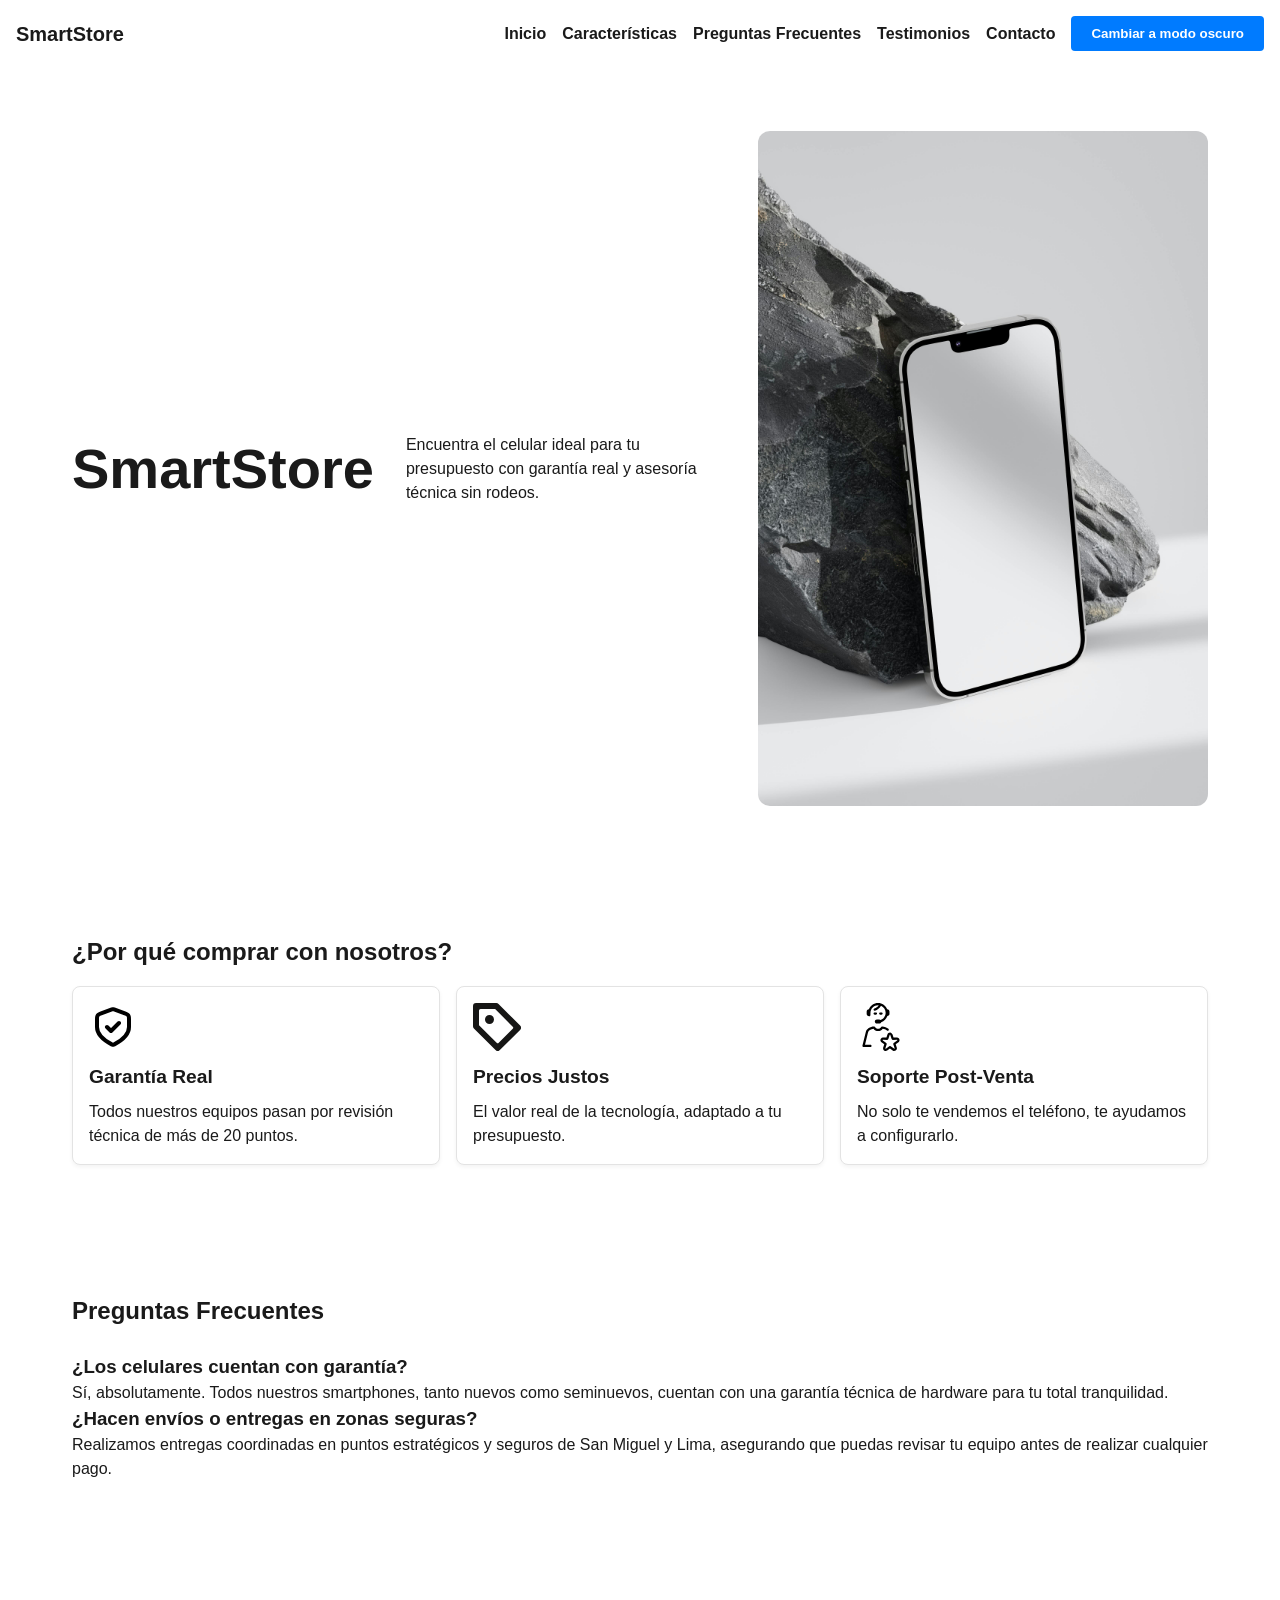
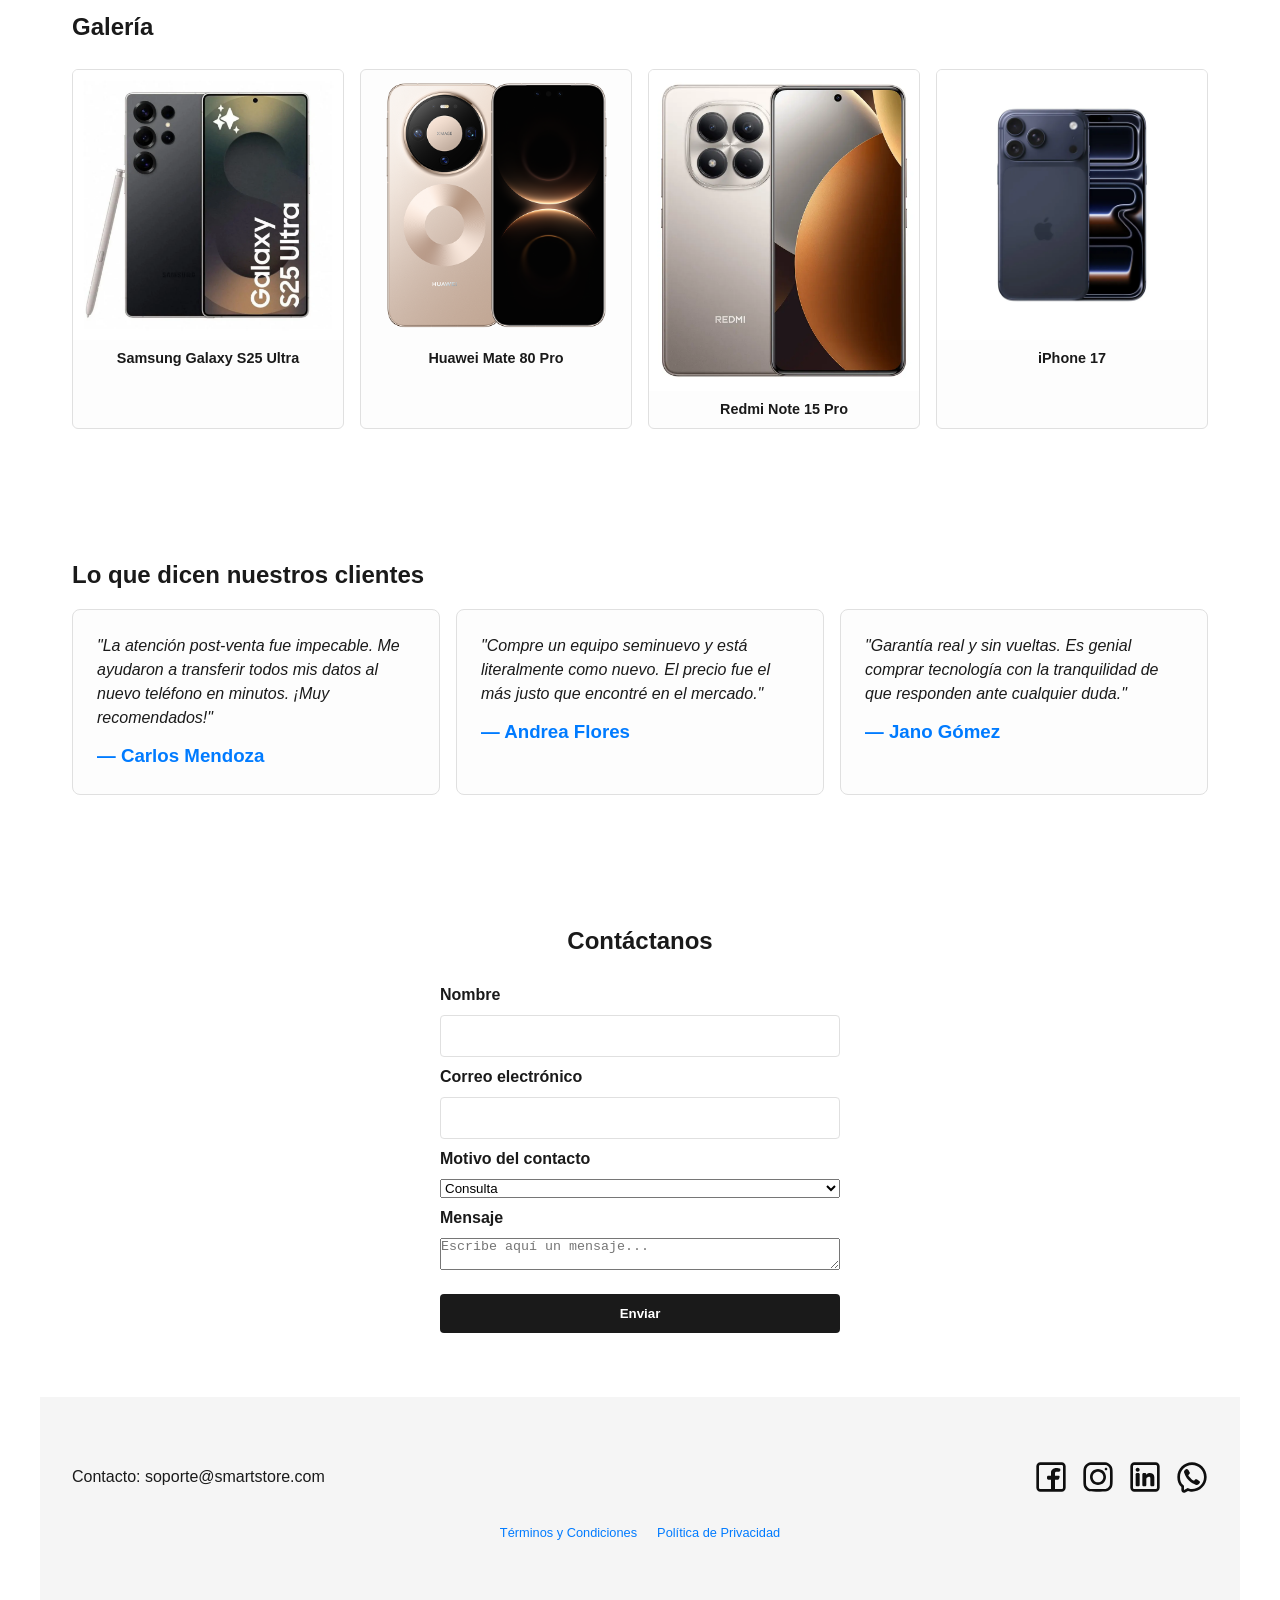
==== commit 57317330: "fix(lab2): corregir jerarquía de encabezados según validador W3C" ====
--- a/index.html
+++ b/index.html
@@ -121,15 +121,15 @@
               "La atención post-venta fue impecable. Me ayudaron a transferir
               todos mis datos al nuevo teléfono en minutos. ¡Muy recomendados!"
             </p>
-            <h4 class="autor">— Carlos Mendoza</h4>
+            <h3 class="autor">— Carlos Mendoza</h3>
           </article>
 
           <article class="testimonio-card">
             <p class="comentario">
-              "Compré un equipo seminuevo y está literalmente como nuevo. El
+              "Compre un equipo seminuevo y está literalmente como nuevo. El
               precio fue el más justo que encontré en el mercado."
             </p>
-            <h4 class="autor">— Andrea Flores</h4>
+            <h3 class="autor">— Andrea Flores</h3>
           </article>
 
           <article class="testimonio-card">
@@ -137,7 +137,7 @@
               "Garantía real y sin vueltas. Es genial comprar tecnología con la
               tranquilidad de que responden ante cualquier duda."
             </p>
-            <h4 class="autor">— Jano Gómez</h4>
+            <h3 class="autor">— Jano Gómez</h3>
           </article>
         </div>
       </section>
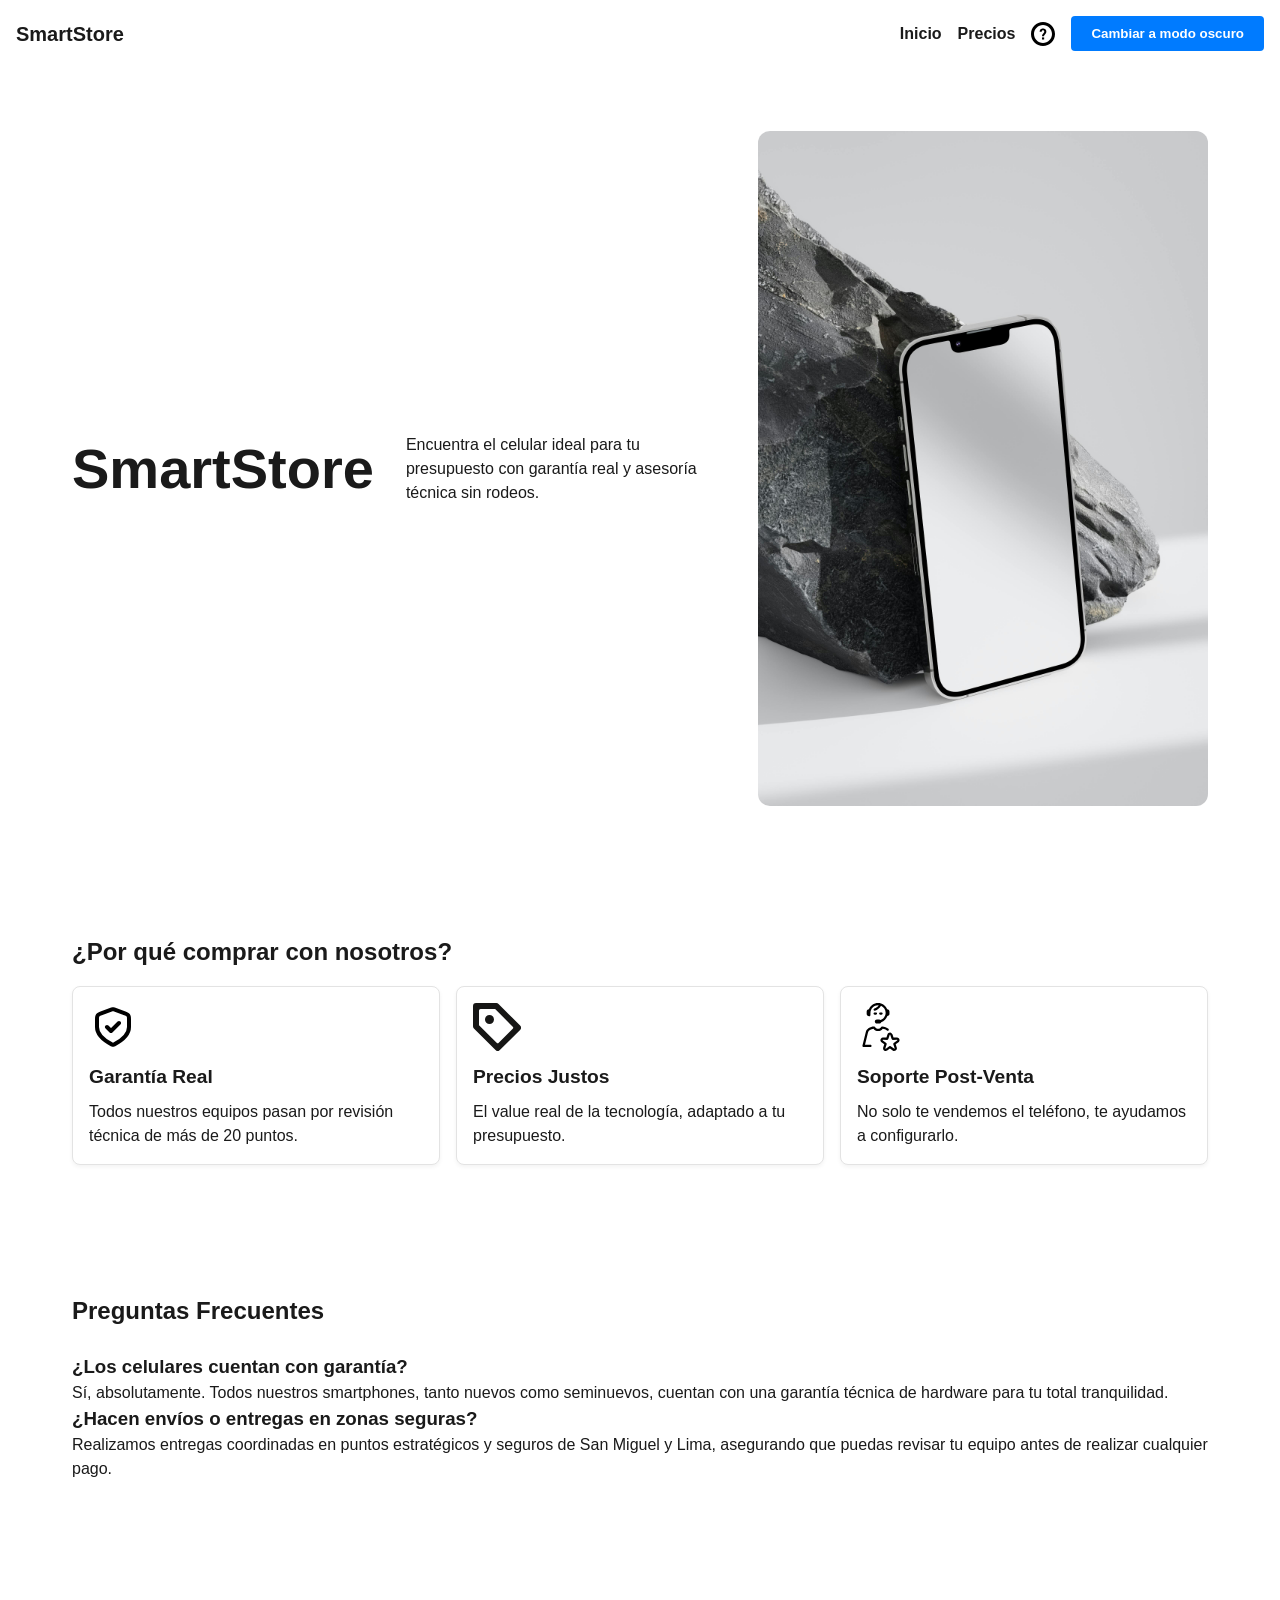
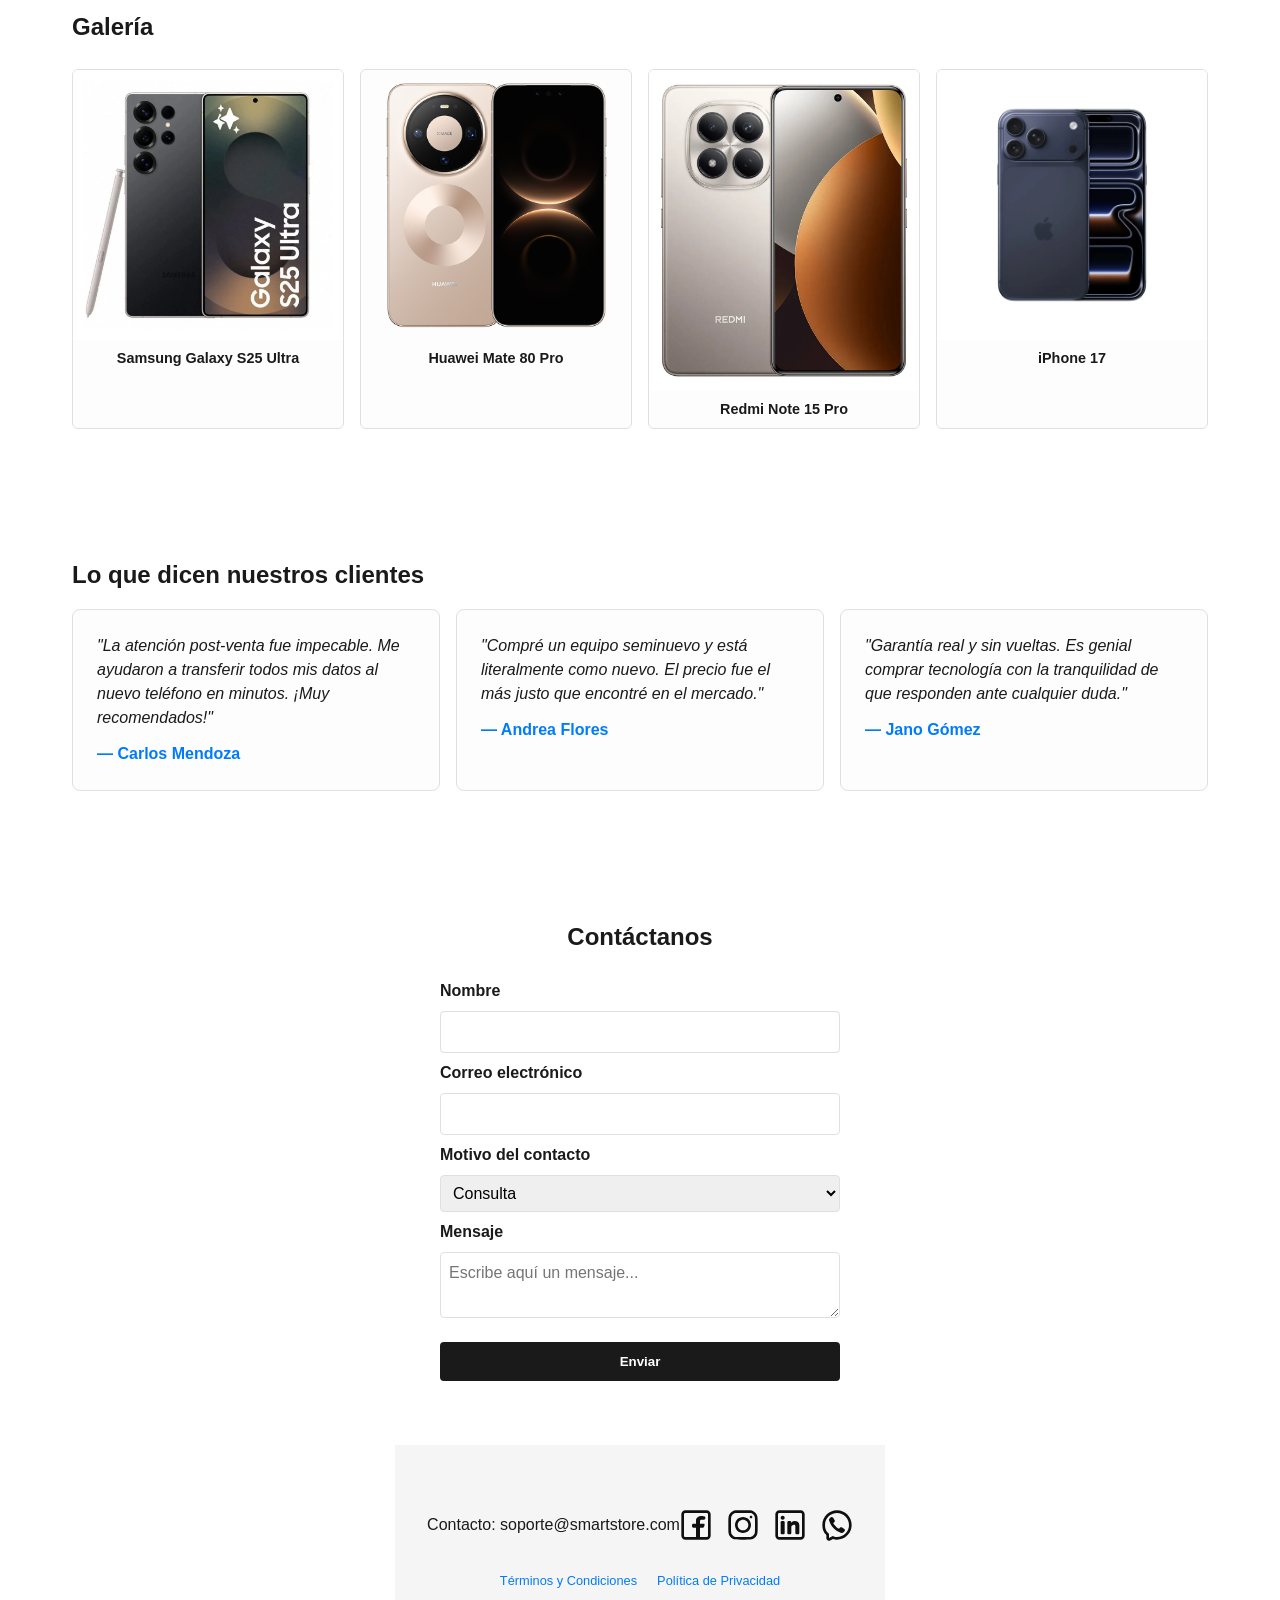
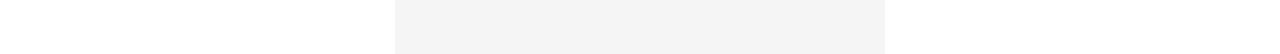
==== commit 2c472dfb: "feat(lab-3): implementar maquetación responsiva, grillas y modo oscuro - Completar index.html con es" ====
--- a/index.html
+++ b/index.html
@@ -6,17 +6,19 @@
     <title>SmartStore - Venta de Celulares con Garantía</title>
 
     <link rel="icon" type="image/png" href="img/favicon.png" />
-
     <link rel="stylesheet" href="css/styles.css" />
   </head>
-  <body>
+  <body class="index-layout">
     <header>
       <nav aria-label="Navegación principal">
-        <a href="#hero" class="logo">SmartStore</a>
-        <a href="#hero">Inicio</a>
-        <a href="#caracteristicas">Características</a>
-        <a href="#faq">Preguntas Frecuentes</a>
-        <a href="#testimonios">Testimonios</a> <a href="#contacto">Contacto</a>
+        <a href="index.html" class="logo">SmartStore</a>
+        <a href="index.html">Inicio</a>
+        <a href="precios.html">Precios</a>
+
+        <a href="faq.html" id="icono-faq" aria-label="Preguntas frecuentes">
+          <img src="img/faq.svg" alt="" width="24" height="24" />
+        </a>
+
         <button id="btn-modo">Cambiar a modo oscuro</button>
       </nav>
     </header>
@@ -49,7 +51,7 @@
           <article class="card">
             <img src="img/icono-2.svg" alt="" width="48" height="48" />
             <h3>Precios Justos</h3>
-            <p>El valor real de la tecnología, adaptado a tu presupuesto.</p>
+            <p>El value real de la tecnología, adaptado a tu presupuesto.</p>
           </article>
 
           <article class="card">
@@ -126,7 +128,7 @@
 
           <article class="testimonio-card">
             <p class="comentario">
-              "Compre un equipo seminuevo y está literalmente como nuevo. El
+              "Compré un equipo seminuevo y está literalmente como nuevo. El
               precio fue el más justo que encontré en el mercado."
             </p>
             <h3 class="autor">— Andrea Flores</h3>
@@ -177,26 +179,22 @@
 
         <div class="social-icons">
           <a href="https://facebook.com" aria-label="Síguenos en Facebook">
-            <img src="img/facebook.svg" alt="Facebook" width="32" height="32" />
+            <img src="img/facebook.svg" alt="" width="32" height="32" />
           </a>
 
           <a href="https://instagram.com" aria-label="Síguenos en Instagram">
-            <img
-              src="img/instagram.svg"
-              alt="Instagram"
-              width="32"
-              height="32"
-            />
+            <img src="img/instagram.svg" alt="" width="32" height="32" />
           </a>
 
           <a href="https://linkedin.com" aria-label="Síguenos en LinkedIn">
-            <img src="img/linkedin.svg" alt="LinkedIn" width="32" height="32" />
-          </a>
+            <img src="img/linkedin.svg" alt="" width="32" height="32" />
+          </a>
+
           <a
             href="https://wa.me/51902598634"
             aria-label="Escríbenos por WhatsApp para consultas de ventas"
           >
-            <img src="img/whatsapp.svg" alt="WhatsApp" width="32" height="32" />
+            <img src="img/whatsapp.svg" alt="" width="32" height="32" />
           </a>
         </div>
       </div>
--- a/css/styles.css
+++ b/css/styles.css
@@ -44,7 +44,7 @@
      2. COMPONENTES GLOBALES (BOTONES Y MICROINTERACCIONES)
      ========================================================================== */
 button,
-#contacto button {
+.plan .btn {
   background-color: var(--primary-color);
   color: white;
   border: none;
@@ -59,14 +59,32 @@
 }
 
 button:hover,
-#contacto button:hover {
+.plan .btn:hover {
   background-color: #0056b3;
   transform: translateY(-2px) scale(1.02);
   box-shadow: 0 4px 8px rgba(0, 0, 0, 0.15);
-}
-
-/* ==========================================================================
-     3. ESTRUCTURA LAYOUT (MOBILE FIRST)
+  text-decoration: none;
+}
+
+/* Formulario de contacto específico */
+#contacto button {
+  margin-top: 16px;
+  padding: 12px;
+  background: #1a1a1a;
+  color: #fff;
+  border: none;
+  border-radius: 4px;
+  font-weight: 600;
+  cursor: pointer;
+  transition: background-color 0.2s;
+}
+
+#contacto button:hover {
+  background-color: #333333;
+}
+
+/* ==========================================================================
+     3. ESTRUCTURA LAYOUT E INTERFACES (MOBILE FIRST)
      ========================================================================== */
 
 /* Header & Nav */
@@ -210,6 +228,7 @@
 
 .testimonio-card .autor {
   margin-top: 12px;
+  font-size: 1rem;
   font-weight: 700;
   font-style: normal;
   color: var(--primary-color);
@@ -240,22 +259,13 @@
   font-weight: 600;
 }
 
-#contacto input {
+#contacto input,
+#contacto select,
+#contacto textarea {
   padding: 8px;
   border: 1px solid #e0e0e0;
   border-radius: 4px;
   font: inherit;
-}
-
-#contacto button {
-  margin-top: 16px;
-  padding: 12px;
-  background: #1a1a1a;
-  color: #fff;
-  border: none;
-  border-radius: 4px;
-  font-weight: 600;
-  cursor: pointer;
 }
 
 /* Footer */
@@ -296,7 +306,7 @@
 }
 
 /* ==========================================================================
-     4. MODOS VISUALES (DARK MODE)
+     4. MODOS VISUALES (DARK MODE GLOBAL)
      ========================================================================== */
 body.dark-mode {
   --bg-color: #1a1a1a;
@@ -307,7 +317,9 @@
 
 body.dark-mode #caracteristicas .card,
 body.dark-mode .galeria figure,
-body.dark-mode .testimonio-card {
+body.dark-mode .testimonio-card,
+body.dark-mode .logo-client,
+body.dark-mode .plan {
   background-color: #222222;
   border-color: #333333;
 }
@@ -316,18 +328,267 @@
   background-color: #111111;
 }
 
-/* ==========================================================================
-     5. RESPONSIVIDAD (MEDIA QUERIES)
-     ========================================================================== */
-
-/* ===== TABLET (640px en adelante) ===== */
+body.dark-mode #contacto button {
+  background-color: #f4f4f4;
+  color: #1a1a1a;
+}
+
+/* ==========================================================================
+     5. SECCIÓN PLANES Y PRECIOS 
+     ========================================================================== */
+#content-precios {
+  text-align: center;
+  padding: 40px 20px 20px 20px;
+}
+
+#content-precios h1 {
+  font-size: 2.2rem;
+  margin-bottom: 8px;
+}
+
+.planes {
+  display: grid;
+  grid-template-columns: 1fr;
+  gap: 24px;
+  padding: 32px;
+  margin: 0 auto;
+}
+
+.plan {
+  border: 1px solid #e0e0e0;
+  border-radius: 8px;
+  padding: 24px;
+  background: #fdfdfd;
+  min-height: 320px;
+  display: flex;
+  flex-direction: column;
+  justify-content: space-between;
+  position: relative;
+  align-items: center;
+  transition:
+    transform 0.2s ease,
+    box-shadow 0.2s ease;
+}
+
+.plan .badge {
+  position: absolute;
+  top: -12px;
+  right: 16px;
+  background-color: var(--primary-color);
+  color: #ffffff;
+  font-size: 0.75rem;
+  font-weight: 700;
+  text-transform: uppercase;
+  padding: 4px 12px;
+  border-radius: 20px;
+  box-shadow: 0 4px 6px rgba(0, 0, 0, 0.1);
+  letter-spacing: 0.5px;
+}
+
+.plan .precio {
+  font-size: 32px;
+  font-weight: 700;
+  margin: 16px 0;
+  color: var(--text-color);
+}
+
+.plan .detalle-precio {
+  font-size: 1rem;
+  font-weight: 400;
+  color: #666;
+}
+
+.plan ul {
+  list-style: none;
+  text-align: center;
+  margin-bottom: 16px;
+}
+
+.plan ul li {
+  margin-bottom: 8px;
+  font-size: 0.95rem;
+}
+
+.plan-destacado:hover {
+  transform: translateY(-4px) scale(1.03);
+  box-shadow: 0 12px 24px rgba(0, 123, 255, 0.2);
+}
+
+.plan:hover {
+  transform: translateY(-4px);
+  box-shadow: 0 8px 16px rgba(0, 0, 0, 0.1);
+}
+
+/* Ajustes de modo oscuro para planes */
+body.dark-mode .plan .detalle-precio {
+  color: #aaa;
+}
+
+body.dark-mode .plan-destacado {
+  background-color: #1a2433;
+  border-color: var(--primary-color);
+}
+
+/* ==========================================================================
+     6. SECCIÓN CLIENTES (LOGOS)
+     ========================================================================== */
+.clientes {
+  padding: 32px;
+  margin: 0 auto;
+}
+
+.clientes h2 {
+  text-align: center;
+  margin-bottom: 24px;
+}
+
+.logos {
+  display: grid;
+  grid-template-columns: repeat(auto-fit, minmax(150px, 1fr));
+  gap: 16px;
+  margin-top: 16px;
+}
+
+.logo-client {
+  background-color: #f5f5f5;
+  padding: 24px;
+  text-align: center;
+  font-weight: 700;
+  border-radius: 8px;
+  color: var(--text-color);
+  border: 1px solid transparent;
+  transition:
+    transform 0.2s ease,
+    background-color 0.2s ease;
+}
+
+.logo-client:hover {
+  transform: scale(1.03);
+}
+
+/* ==========================================================================
+     7. SECCIÓN PREGUNTAS FRECUENTES (FAQ.HTML) - MOBILE-FIRST
+     ========================================================================== */
+.faq-container {
+  display: grid;
+  grid-template-columns: 1fr;
+  gap: 24px;
+  padding: 16px;
+}
+
+.faq-nav {
+  padding: 16px;
+  background-color: #f5f5f5;
+  border-radius: 8px;
+}
+
+.faq-nav h2 {
+  font-size: 1.2rem;
+}
+
+.faq-nav ul {
+  list-style: none;
+  padding: 0;
+  display: flex;
+  gap: 12px;
+  margin-top: 8px;
+}
+
+.faq-main h1 {
+  padding-bottom: 16px;
+  font-size: 2rem;
+  text-align: center;
+}
+
+.faq-main details {
+  border-bottom: 1px solid #e0e0e0;
+  padding: 16px 0;
+}
+
+.faq-main summary {
+  font-weight: 600;
+  cursor: pointer;
+  outline: none;
+  transition: color 0.2s;
+  color: var(--text-color);
+}
+
+.faq-main summary:hover {
+  color: var(--primary-color);
+}
+
+.faq-main p {
+  padding-top: 8px;
+  font-size: 0.95rem;
+  line-height: 1.6;
+}
+
+/* Ajustes específicos de modo oscuro en FAQ */
+body.dark-mode .faq-nav {
+  background-color: #222222;
+}
+
+body.dark-mode .faq-main details {
+  border-bottom-color: #333333;
+}
+
+/* ==========================================================================
+     8. ESTRUCTURAS DE RETOS CON GRID GLOBAL (INDEX.HTML)
+     ========================================================================== */
+.index-layout {
+  display: grid;
+  grid-template-areas:
+    "header"
+    "main"
+    "footer";
+  grid-template-columns: 1fr;
+  min-height: 100vh;
+}
+
+.index-layout header {
+  grid-area: header;
+}
+.index-layout main {
+  grid-area: main;
+}
+.index-layout footer {
+  grid-area: footer;
+}
+
+/* ==========================================================================
+     9. RESPONSIVIDAD Y ADAPTACIÓN (MEDIA QUERIES COMPLETAS)
+     ========================================================================== */
+
+/* ===== MODO TABLET / INTERMEDIO (Desde 640px) ===== */
 @media (min-width: 640px) {
   .galeria figure {
     width: 45%;
   }
-}
-
-/* ===== ESCRITORIO (1024px en adelante) ===== */
+
+  .planes {
+    grid-template-columns: 1fr 1fr;
+  }
+
+  /* RETO AUTÓNOMO DE FAQ: Inversión completa usando áreas nombradas (Main a la izq, Nav a la der) */
+  .faq-container {
+    grid-template-areas: "main nav";
+    grid-template-columns: 1fr 288px;
+  }
+
+  .faq-main {
+    grid-area: main;
+  }
+  .faq-nav {
+    grid-area: nav;
+  }
+
+  .faq-nav ul {
+    flex-direction: column;
+    gap: 8px;
+  }
+}
+
+/* ===== MODO ESCRITORIO COMPLETO (Desde 1024px) ===== */
 @media (min-width: 1024px) {
   #hero {
     flex-direction: row;
@@ -364,6 +625,7 @@
   #galeria,
   #testimonios,
   #contacto,
+  .faq-container,
   footer {
     padding: 64px 32px;
     max-width: 1200px;
@@ -379,4 +641,14 @@
   .testimonio-card {
     flex-basis: 300px;
   }
+
+  .planes {
+    grid-template-columns: repeat(4, 1fr);
+    max-width: 1200px;
+  }
+
+  /* Reto macro en Index: Sticky footer nativo con Grid rows */
+  .index-layout {
+    grid-template-rows: auto 1fr auto;
+  }
 }
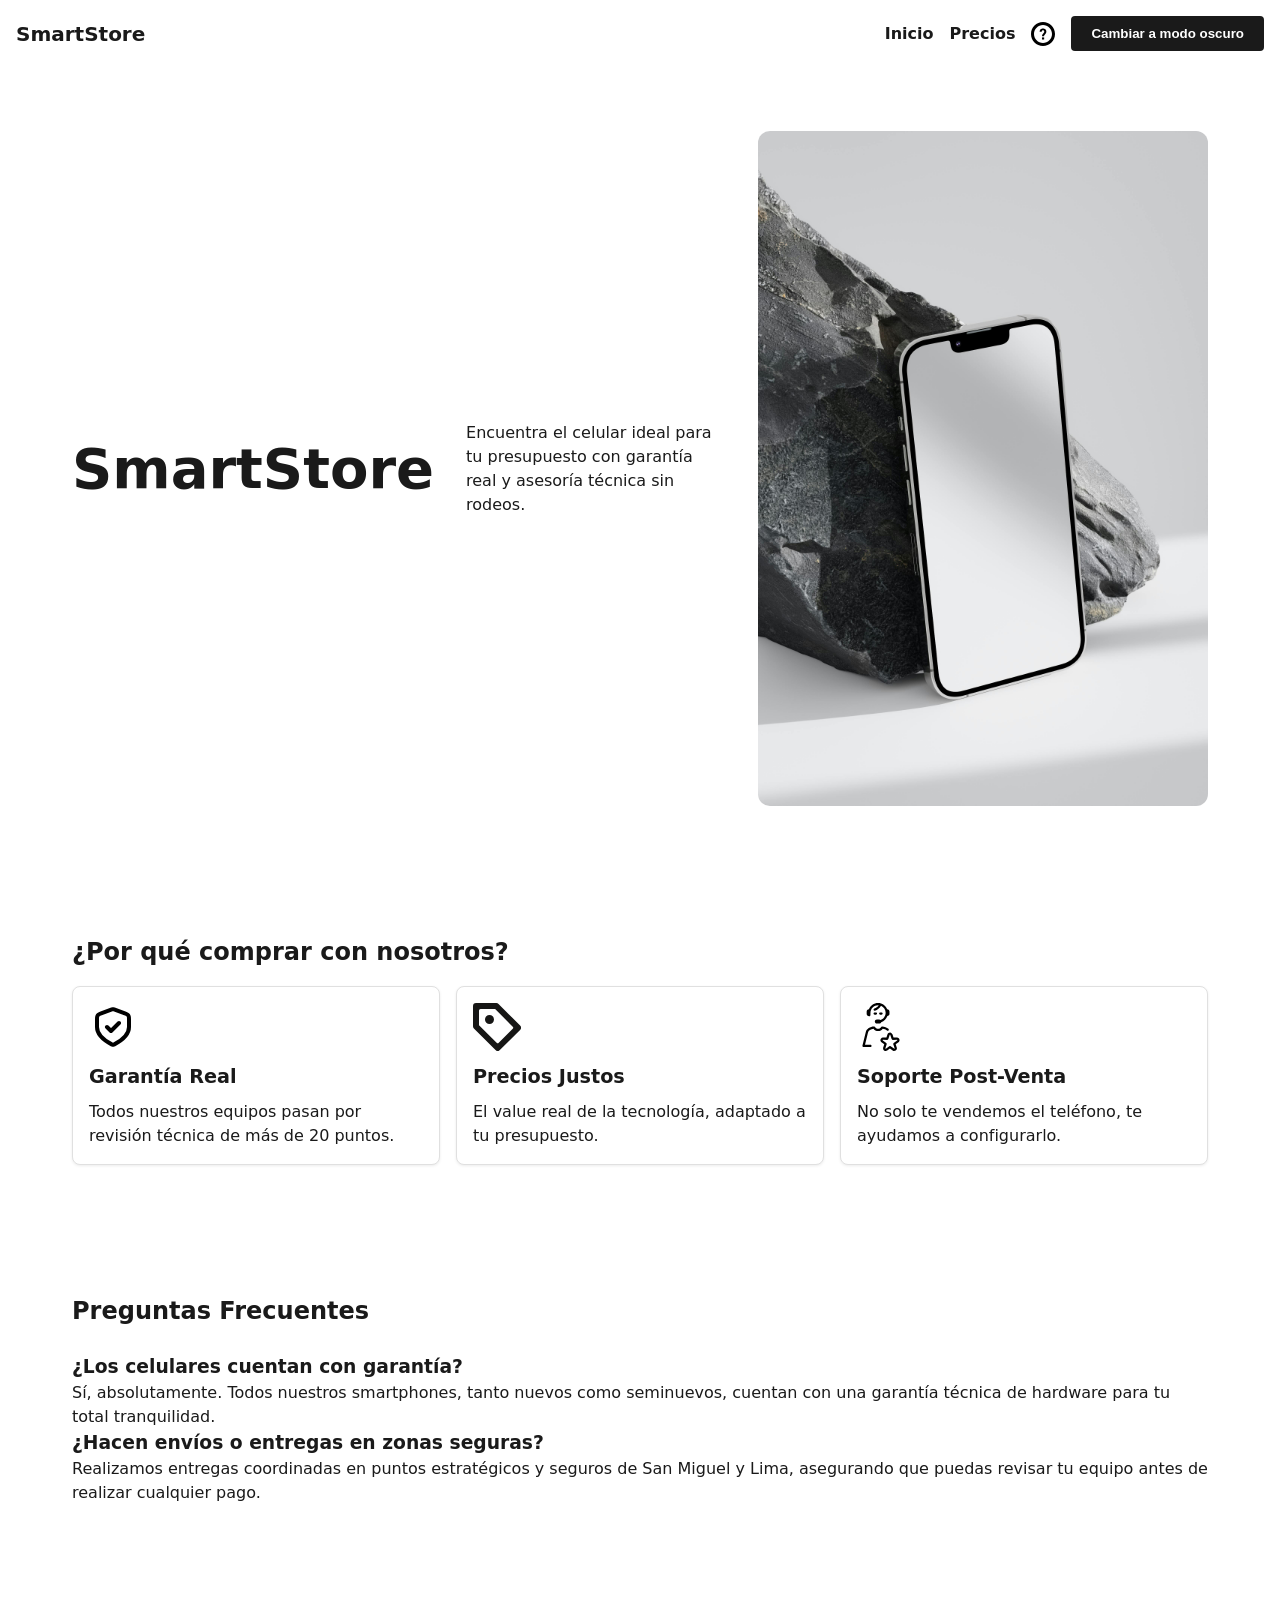
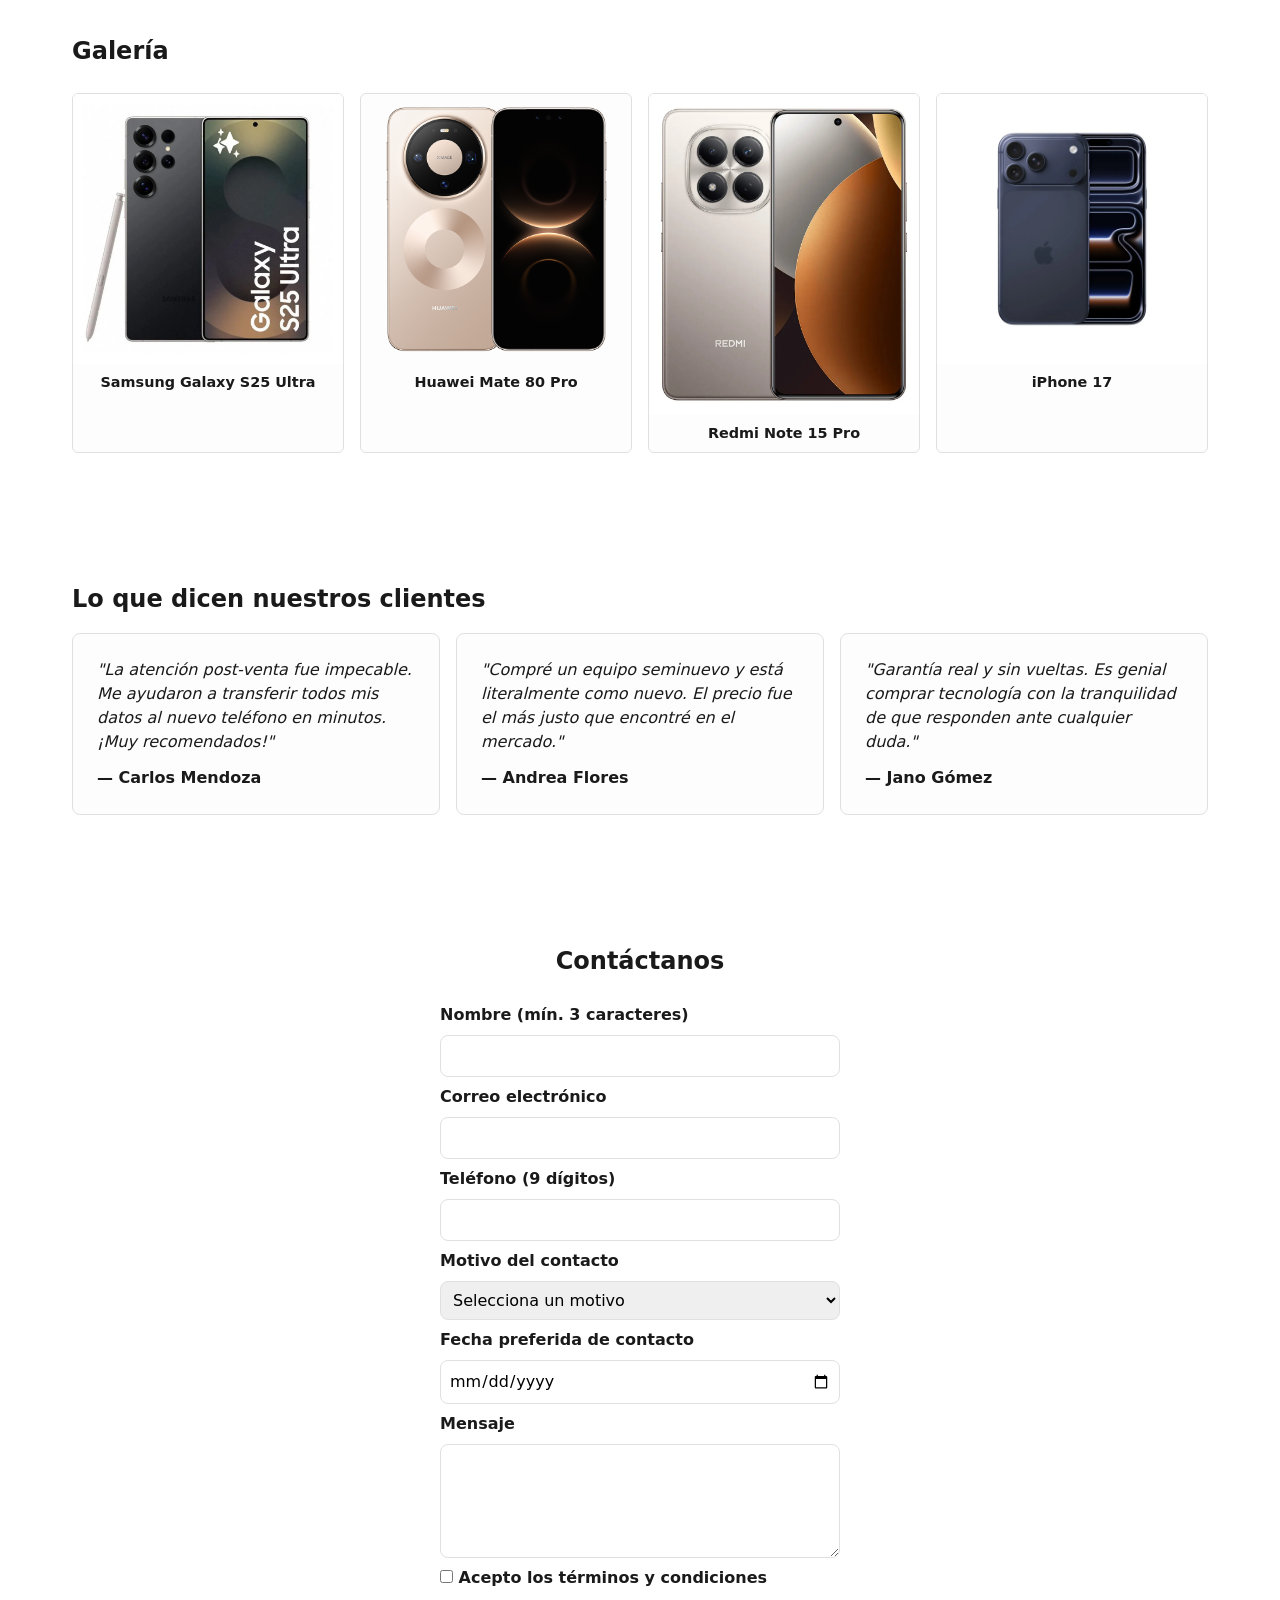
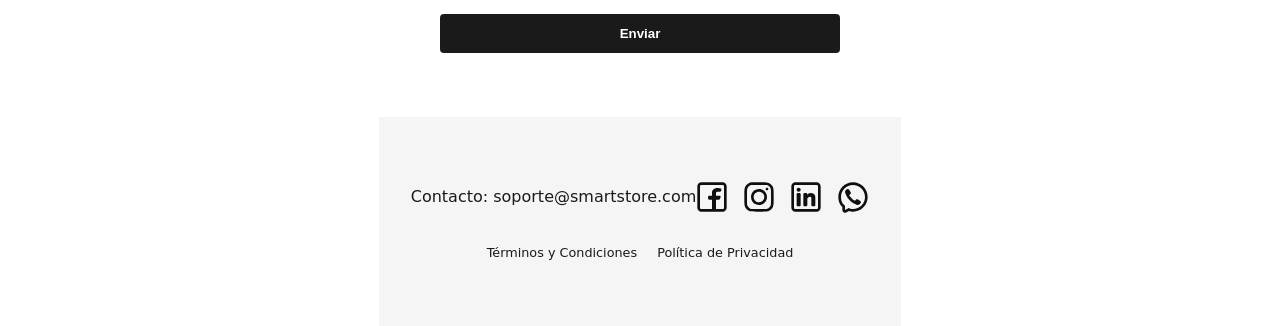
==== commit 6e397a78: "feat: agrega validacion nativa al formulario de contacto" ====
--- a/index.html
+++ b/index.html
@@ -147,26 +147,45 @@
       <section id="contacto">
         <h2>Contáctanos</h2>
         <form>
-          <label for="nombre">Nombre</label>
-          <input type="text" id="nombre" name="nombre" required />
+          <label for="nombre">Nombre (mín. 3 caracteres)</label>
+          <input type="text" id="nombre" name="nombre" required minlength="3" />
 
           <label for="email">Correo electrónico</label>
           <input type="email" id="email" name="email" required />
 
+          <label for="telefono">Teléfono (9 dígitos)</label>
+          <input
+            type="tel"
+            id="telefono"
+            name="telefono"
+            pattern="[0-9]{9}"
+            required
+          />
+
           <label for="motivo">Motivo del contacto</label>
-          <select id="motivo" name="motivo">
+          <select id="motivo" name="motivo" required>
+            <option value="">Selecciona un motivo</option>
             <option value="consulta">Consulta</option>
             <option value="reclamo">Reclamo</option>
             <option value="sugerencia">Sugerencia</option>
           </select>
 
+          <label for="fecha">Fecha preferida de contacto</label>
+          <input type="date" id="fecha" name="fecha" />
+
           <label for="mensaje">Mensaje</label>
           <textarea
             id="mensaje"
             name="mensaje"
-            placeholder="Escribe aquí un mensaje..."
+            rows="4"
             required
+            minlength="10"
           ></textarea>
+
+          <label>
+            <input type="checkbox" id="acepto" name="acepto" required />
+            Acepto los términos y condiciones
+          </label>
 
           <button type="submit">Enviar</button>
         </form>
@@ -207,4 +226,4 @@
 
     <script src="js/script.js"></script>
   </body>
-</html>+</html>
--- a/css/styles.css
+++ b/css/styles.css
@@ -8,15 +8,35 @@
 }
 
 :root {
-  --bg-color: #ffffff;
-  --text-color: #1a1a1a;
-  --primary-color: #007bff;
+  /* Colores */
+  --color-primary: #1a1a1a;
+  --color-accent: #0066cc;
+  --color-text: #1a1a1a;
+  --color-bg: #ffffff;
+  --color-bg-soft: #f5f5f5;
+  --color-border: #e0e0e0;
+
+  /* Tipografía */
+  --font-text: system-ui, -apple-system, sans-serif;
+  --font-size: 16px;
+  --font-size-title: 28px;
+
+  /* Espacios */
+  --space-sm: 8px;
+  --space-md: 16px;
+  --space-lg: 32px;
+
+  /* Estética */
+  --radius: 8px;
+  --shadow-sm: 0 1px 3px rgba(0, 0, 0, 0.08);
+  --shadow-md: 0 4px 12px rgba(0, 0, 0, 0.12);
 }
 
 body {
-  background-color: var(--bg-color);
-  color: var(--text-color);
-  font-family: sans-serif;
+  background-color: var(--color-bg);
+  color: var(--color-text);
+  font-family: var(--font-text);
+  font-size: var(--font-size);
   line-height: 1.5;
   transition:
     background-color 0.3s,
@@ -30,13 +50,13 @@
 }
 
 a {
-  color: var(--primary-color);
+  color: var(--color-primary);
   text-decoration: none;
   transition: color 0.2s;
 }
 
 a:hover {
-  color: #0056b3;
+  color: var(--color-accent);
   text-decoration: underline;
 }
 
@@ -45,7 +65,7 @@
      ========================================================================== */
 button,
 .plan .btn {
-  background-color: var(--primary-color);
+  background-color: var(--color-primary);
   color: white;
   border: none;
   padding: 10px 20px;
@@ -60,7 +80,7 @@
 
 button:hover,
 .plan .btn:hover {
-  background-color: #0056b3;
+  background-color: var(--color-accent);
   transform: translateY(-2px) scale(1.02);
   box-shadow: 0 4px 8px rgba(0, 0, 0, 0.15);
   text-decoration: none;
@@ -68,10 +88,10 @@
 
 /* Formulario de contacto específico */
 #contacto button {
-  margin-top: 16px;
+  margin-top: var(--space-md);
   padding: 12px;
-  background: #1a1a1a;
-  color: #fff;
+  background: var(--color-text);
+  color: var(--color-bg);
   border: none;
   border-radius: 4px;
   font-weight: 600;
@@ -90,15 +110,19 @@
 /* Header & Nav */
 header nav {
   display: flex;
-  gap: 16px;
+  gap: var(--space-md);
   justify-content: stretch;
   align-items: center;
-  padding: 16px;
+  padding: var(--space-md);
 }
 
 header nav a {
-  color: var(--text-color);
+  color: var(--color-text);
   font-weight: 700;
+}
+
+header nav a:hover {
+  color: var(--color-accent);
 }
 
 header nav .logo {
@@ -111,8 +135,8 @@
   display: flex;
   flex-direction: column;
   align-items: center;
-  gap: 32px;
-  padding: 32px;
+  gap: var(--space-lg);
+  padding: var(--space-lg);
   text-align: center;
 }
 
@@ -129,27 +153,27 @@
 
 /* Características */
 #caracteristicas {
-  padding: 32px;
+  padding: var(--space-lg);
 }
 
 #caracteristicas .cards {
   display: flex;
   flex-wrap: wrap;
-  gap: 16px;
-  margin-top: 16px;
+  gap: var(--space-md);
+  margin-top: var(--space-md);
 }
 
 #caracteristicas .card {
   flex-grow: 1;
   flex-basis: 280px;
-  background-color: #fff;
-  padding: 16px;
-  border-radius: 8px;
-  border: 1px solid #e3e3e3;
-  box-shadow: 0 2px 4px rgba(0, 0, 0, 0.05);
+  background-color: var(--color-bg);
+  padding: var(--space-md);
+  border-radius: var(--radius);
+  border: 1px solid var(--color-border);
+  box-shadow: var(--shadow-sm);
   transition:
-    transform 0.2s ease,
-    box-shadow 0.2s ease;
+    transform 0.2s,
+    box-shadow 0.2s;
 }
 
 #caracteristicas .card img {
@@ -157,25 +181,31 @@
 }
 
 #caracteristicas .card h3 {
-  margin-bottom: 8px;
+  margin-bottom: var(--space-sm);
   font-size: 1.2rem;
 }
 
 #caracteristicas .card:hover {
   transform: translateY(-4px);
-  box-shadow: 0 8px 16px rgba(0, 0, 0, 0.1);
+  box-shadow: var(--shadow-md);
+}
+
+#caracteristicas .card:hover,
+.plan:hover {
+  box-shadow: var(--shadow-md);
+  transform: translateY(-4px);
 }
 
 /* Galería */
 #galeria {
-  padding: 32px;
+  padding: var(--space-lg);
 }
 
 .galeria {
   display: flex;
   flex-wrap: wrap;
-  gap: 16px;
-  margin-top: 16px;
+  gap: var(--space-md);
+  margin-top: var(--space-md);
 }
 
 .galeria figure {
@@ -186,7 +216,7 @@
   background: #fdfdfd;
   border-radius: 6px;
   overflow: hidden;
-  border: 1px solid #e0e0e0;
+  border: 1px solid var(--color-border);
 }
 
 .galeria img {
@@ -194,31 +224,31 @@
 }
 
 .galeria figcaption {
-  padding: 8px;
+  padding: var(--space-sm);
   font-size: 0.9rem;
   font-weight: 600;
   text-align: center;
-  color: var(--text-color);
+  color: var(--color-text);
 }
 
 /* Testimonios */
 #testimonios {
-  padding: 32px;
+  padding: var(--space-lg);
 }
 
 .testimonios-container {
   display: flex;
   flex-wrap: wrap;
-  gap: 16px;
-  margin-top: 16px;
+  gap: var(--space-md);
+  margin-top: var(--space-md);
 }
 
 .testimonio-card {
   flex-basis: 280px;
   flex-grow: 1;
   padding: 24px;
-  border: 1px solid #e0e0e0;
-  border-radius: 8px;
+  border: 1px solid var(--color-border);
+  border-radius: var(--radius);
   background-color: #fdfdfd;
   font-style: italic;
   transition:
@@ -231,7 +261,7 @@
   font-size: 1rem;
   font-weight: 700;
   font-style: normal;
-  color: var(--primary-color);
+  color: var(--color-primary);
 }
 
 .testimonio-card:hover {
@@ -244,13 +274,13 @@
   display: flex;
   flex-direction: column;
   align-items: center;
-  padding: 32px;
+  padding: var(--space-lg);
 }
 
 #contacto form {
   display: flex;
   flex-direction: column;
-  gap: 8px;
+  gap: var(--space-sm);
   width: 100%;
   max-width: 400px;
 }
@@ -262,9 +292,9 @@
 #contacto input,
 #contacto select,
 #contacto textarea {
-  padding: 8px;
-  border: 1px solid #e0e0e0;
-  border-radius: 4px;
+  padding: var(--space-sm);
+  border: 1px solid var(--color-border);
+  border-radius: var(--radius);
   font: inherit;
 }
 
@@ -276,7 +306,7 @@
   align-items: center;
   gap: 20px;
   padding: 20px;
-  background: #f5f5f5;
+  background: var(--color-bg-soft);
 }
 
 footer a {
@@ -306,31 +336,27 @@
 }
 
 /* ==========================================================================
-     4. MODOS VISUALES (DARK MODE GLOBAL)
+     4. MODOS VISUALES (DARK MODE GLOBAL OPTIMIZADO CON VARIABLES)
      ========================================================================== */
 body.dark-mode {
-  --bg-color: #1a1a1a;
-  --text-color: #f4f4f4;
-  background-color: var(--bg-color);
-  color: var(--text-color);
-}
-
+  --color-bg: #1a1a1a;
+  --color-text: #f4f4f4;
+  --color-bg-soft: #111111;
+  --color-border: #333333;
+}
+
+/* Al cambiar las variables en el body superior, este bloque hereda de forma automática */
 body.dark-mode #caracteristicas .card,
 body.dark-mode .galeria figure,
 body.dark-mode .testimonio-card,
 body.dark-mode .logo-client,
 body.dark-mode .plan {
   background-color: #222222;
-  border-color: #333333;
-}
-
-body.dark-mode footer {
-  background-color: #111111;
 }
 
 body.dark-mode #contacto button {
-  background-color: #f4f4f4;
-  color: #1a1a1a;
+  background-color: var(--color-text);
+  color: var(--color-bg);
 }
 
 /* ==========================================================================
@@ -342,23 +368,24 @@
 }
 
 #content-precios h1 {
-  font-size: 2.2rem;
-  margin-bottom: 8px;
+  font-size: var(--font-size-title);
+  margin-bottom: var(--space-sm);
 }
 
 .planes {
   display: grid;
   grid-template-columns: 1fr;
   gap: 24px;
-  padding: 32px;
+  padding: var(--space-lg);
   margin: 0 auto;
 }
 
 .plan {
-  border: 1px solid #e0e0e0;
-  border-radius: 8px;
-  padding: 24px;
+  border: 1px solid var(--color-border);
+  border-radius: var(--radius);
+  padding: var(--space-lg);
   background: #fdfdfd;
+  box-shadow: var(--shadow-sm);
   min-height: 320px;
   display: flex;
   flex-direction: column;
@@ -366,15 +393,15 @@
   position: relative;
   align-items: center;
   transition:
-    transform 0.2s ease,
-    box-shadow 0.2s ease;
+    transform 0.2s,
+    box-shadow 0.2s;
 }
 
 .plan .badge {
   position: absolute;
   top: -12px;
   right: 16px;
-  background-color: var(--primary-color);
+  background-color: var(--color-primary);
   color: #ffffff;
   font-size: 0.75rem;
   font-weight: 700;
@@ -388,8 +415,8 @@
 .plan .precio {
   font-size: 32px;
   font-weight: 700;
-  margin: 16px 0;
-  color: var(--text-color);
+  margin: var(--space-md) 0;
+  color: var(--color-text);
 }
 
 .plan .detalle-precio {
@@ -401,11 +428,11 @@
 .plan ul {
   list-style: none;
   text-align: center;
-  margin-bottom: 16px;
+  margin-bottom: var(--space-md);
 }
 
 .plan ul li {
-  margin-bottom: 8px;
+  margin-bottom: var(--space-sm);
   font-size: 0.95rem;
 }
 
@@ -416,7 +443,7 @@
 
 .plan:hover {
   transform: translateY(-4px);
-  box-shadow: 0 8px 16px rgba(0, 0, 0, 0.1);
+  box-shadow: var(--shadow-md);
 }
 
 /* Ajustes de modo oscuro para planes */
@@ -426,14 +453,14 @@
 
 body.dark-mode .plan-destacado {
   background-color: #1a2433;
-  border-color: var(--primary-color);
-}
-
-/* ==========================================================================
-     6. SECCIÓN CLIENTES (LOGOS)
+  border-color: var(--color-primary);
+}
+
+/* ==========================================================================
+     6. SECCIÓN CLIENTES (LOGOS CON AUTO-FIT + MINMAX)
      ========================================================================== */
 .clientes {
-  padding: 32px;
+  padding: var(--space-lg);
   margin: 0 auto;
 }
 
@@ -445,17 +472,17 @@
 .logos {
   display: grid;
   grid-template-columns: repeat(auto-fit, minmax(150px, 1fr));
-  gap: 16px;
-  margin-top: 16px;
+  gap: var(--space-md);
+  margin-top: var(--space-md);
 }
 
 .logo-client {
-  background-color: #f5f5f5;
-  padding: 24px;
+  background-color: var(--color-bg-soft);
+  padding: var(--space-lg);
   text-align: center;
   font-weight: 700;
-  border-radius: 8px;
-  color: var(--text-color);
+  border-radius: var(--radius);
+  color: var(--color-text);
   border: 1px solid transparent;
   transition:
     transform 0.2s ease,
@@ -473,13 +500,13 @@
   display: grid;
   grid-template-columns: 1fr;
   gap: 24px;
-  padding: 16px;
+  padding: var(--space-md);
 }
 
 .faq-nav {
-  padding: 16px;
-  background-color: #f5f5f5;
-  border-radius: 8px;
+  padding: var(--space-md);
+  background-color: var(--color-bg-soft);
+  border-radius: var(--radius);
 }
 
 .faq-nav h2 {
@@ -491,18 +518,18 @@
   padding: 0;
   display: flex;
   gap: 12px;
-  margin-top: 8px;
+  margin-top: var(--space-sm);
 }
 
 .faq-main h1 {
-  padding-bottom: 16px;
-  font-size: 2rem;
+  padding-bottom: var(--space-md);
+  font-size: var(--font-size-title);
   text-align: center;
 }
 
 .faq-main details {
-  border-bottom: 1px solid #e0e0e0;
-  padding: 16px 0;
+  border-bottom: 1px solid var(--color-border);
+  padding: var(--space-md) 0;
 }
 
 .faq-main summary {
@@ -510,26 +537,17 @@
   cursor: pointer;
   outline: none;
   transition: color 0.2s;
-  color: var(--text-color);
+  color: var(--color-text);
 }
 
 .faq-main summary:hover {
-  color: var(--primary-color);
+  color: var(--color-primary);
 }
 
 .faq-main p {
-  padding-top: 8px;
+  padding-top: var(--space-sm);
   font-size: 0.95rem;
   line-height: 1.6;
-}
-
-/* Ajustes específicos de modo oscuro en FAQ */
-body.dark-mode .faq-nav {
-  background-color: #222222;
-}
-
-body.dark-mode .faq-main details {
-  border-bottom-color: #333333;
 }
 
 /* ==========================================================================
@@ -559,7 +577,6 @@
      9. RESPONSIVIDAD Y ADAPTACIÓN (MEDIA QUERIES COMPLETAS)
      ========================================================================== */
 
-/* ===== MODO TABLET / INTERMEDIO (Desde 640px) ===== */
 @media (min-width: 640px) {
   .galeria figure {
     width: 45%;
@@ -569,7 +586,6 @@
     grid-template-columns: 1fr 1fr;
   }
 
-  /* RETO AUTÓNOMO DE FAQ: Inversión completa usando áreas nombradas (Main a la izq, Nav a la der) */
   .faq-container {
     grid-template-areas: "main nav";
     grid-template-columns: 1fr 288px;
@@ -584,11 +600,10 @@
 
   .faq-nav ul {
     flex-direction: column;
-    gap: 8px;
-  }
-}
-
-/* ===== MODO ESCRITORIO COMPLETO (Desde 1024px) ===== */
+    gap: var(--space-sm);
+  }
+}
+
 @media (min-width: 1024px) {
   #hero {
     flex-direction: row;
@@ -597,7 +612,7 @@
     justify-content: space-between;
     max-width: 1200px;
     margin: 0 auto;
-    padding: 64px 32px;
+    padding: 64px var(--space-lg);
   }
 
   #hero h1,
@@ -627,7 +642,7 @@
   #contacto,
   .faq-container,
   footer {
-    padding: 64px 32px;
+    padding: 64px var(--space-lg);
     max-width: 1200px;
     margin: 0 auto;
   }
@@ -647,8 +662,7 @@
     max-width: 1200px;
   }
 
-  /* Reto macro en Index: Sticky footer nativo con Grid rows */
   .index-layout {
     grid-template-rows: auto 1fr auto;
   }
-}+}
